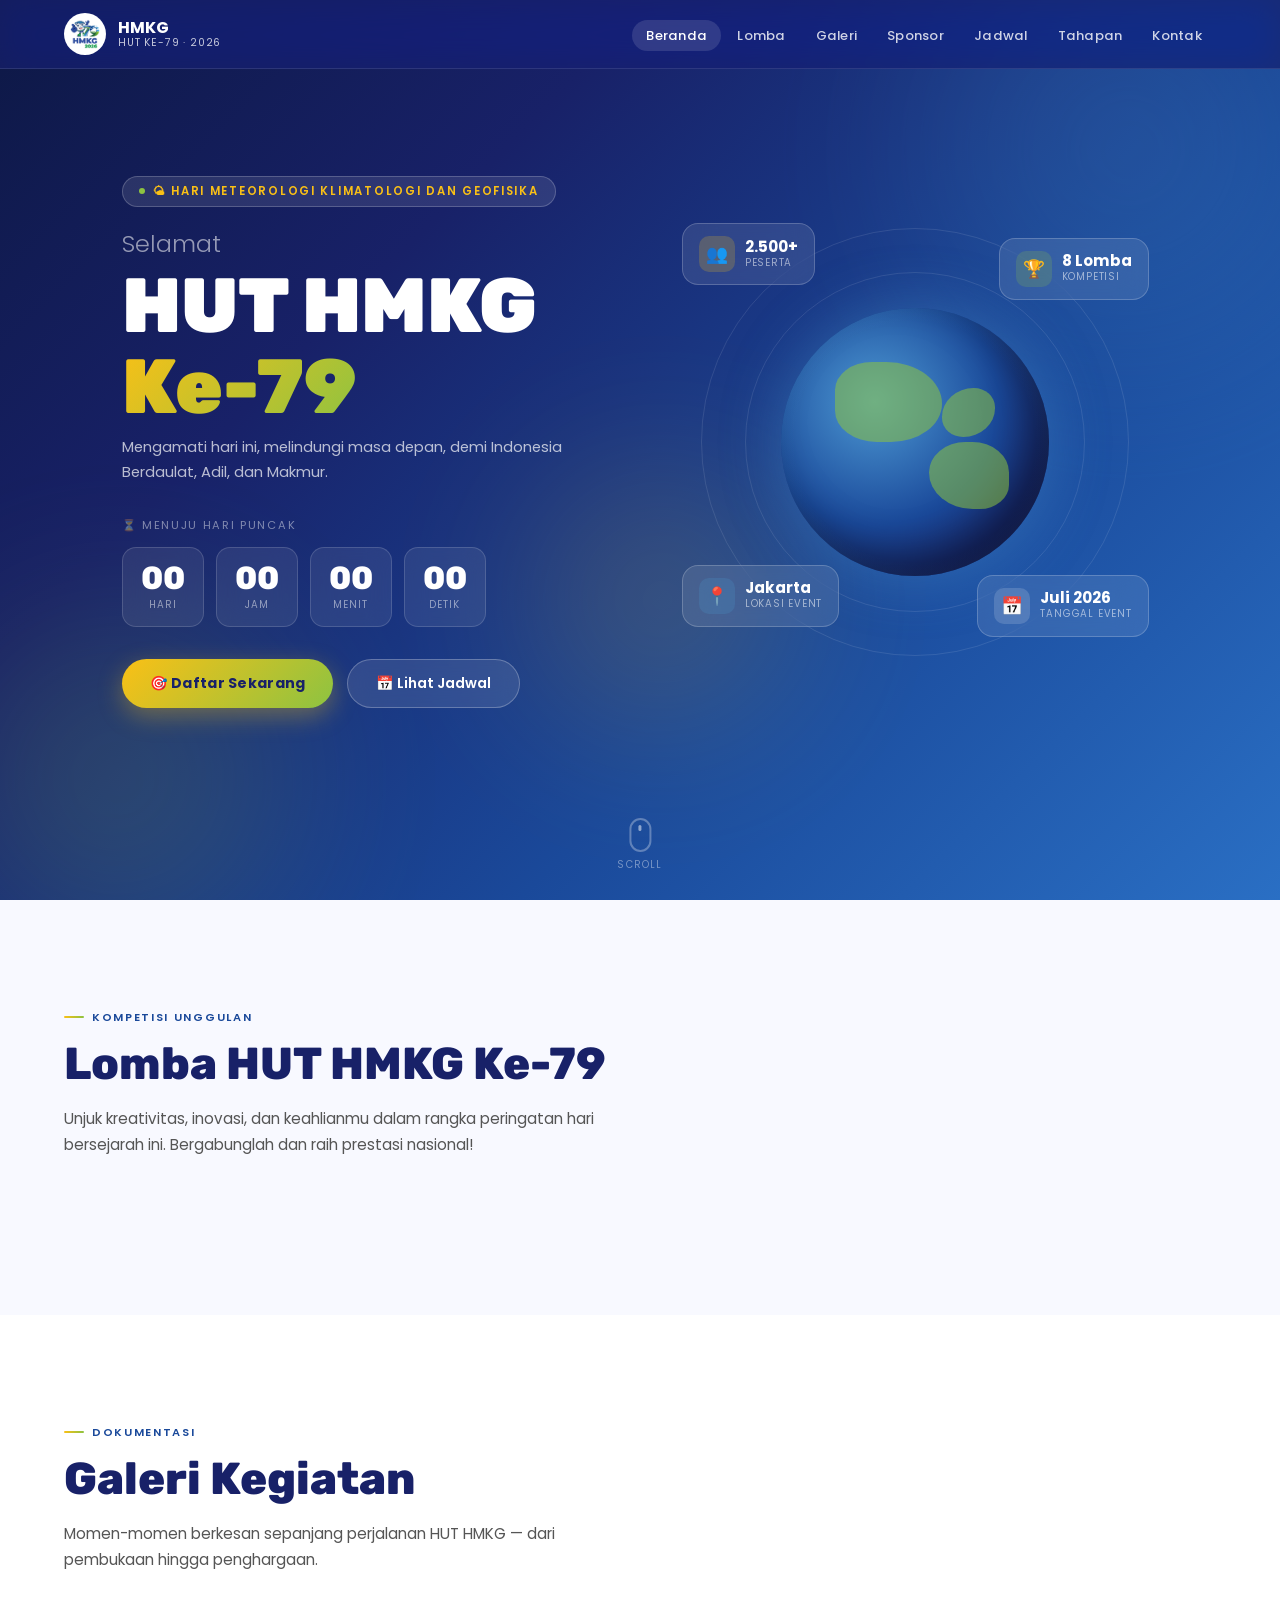
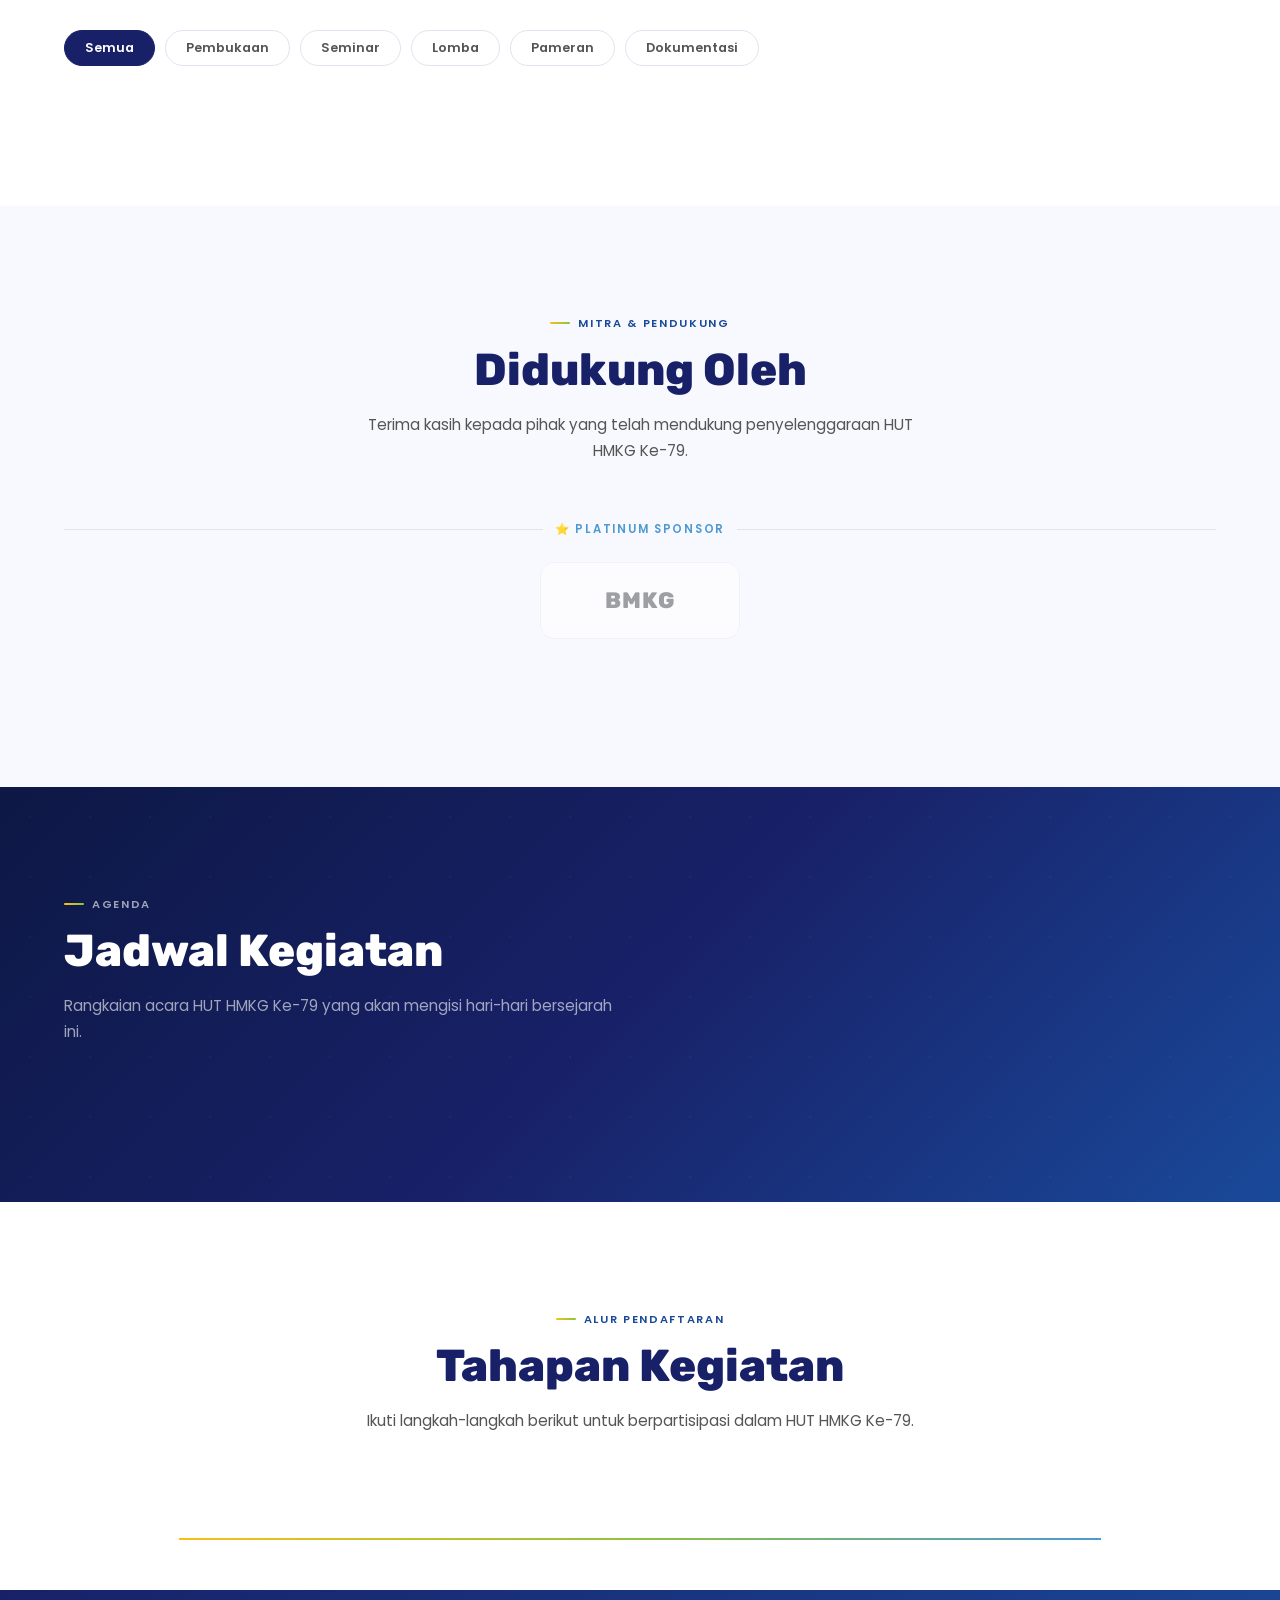
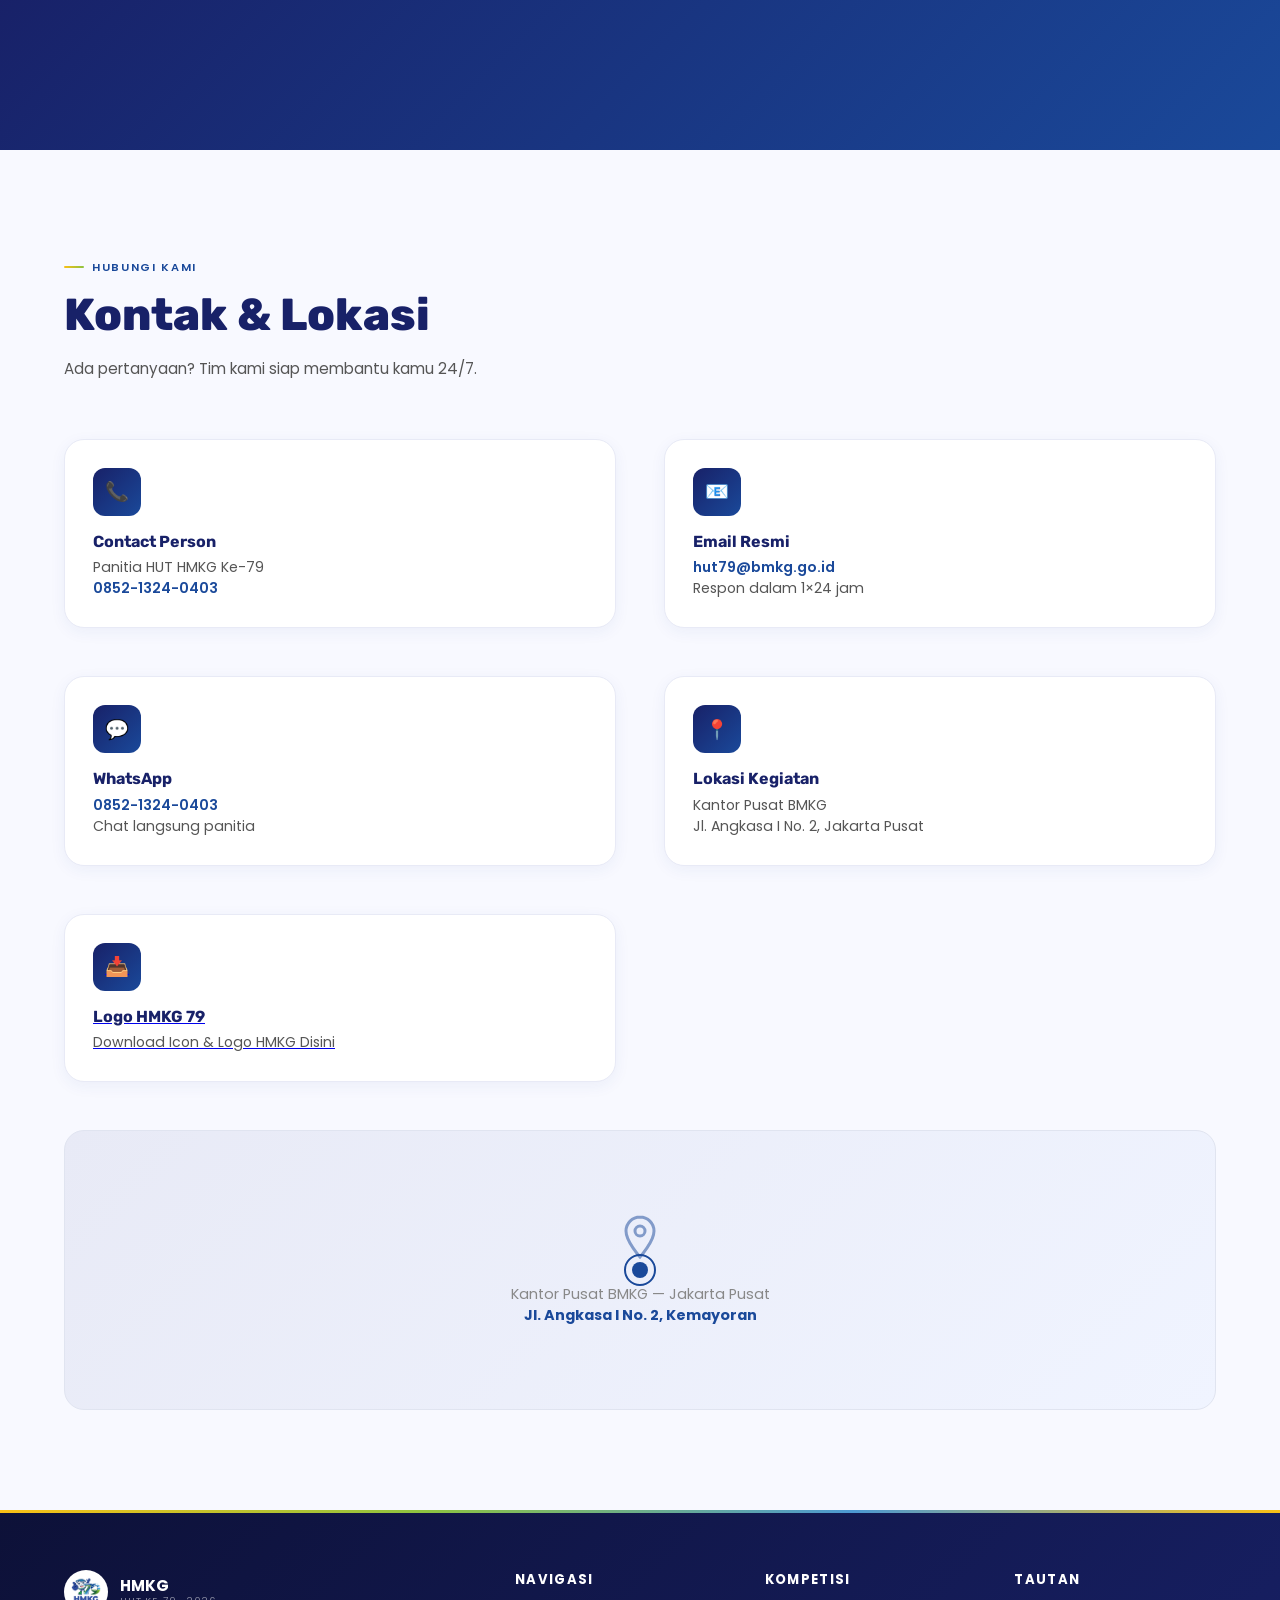
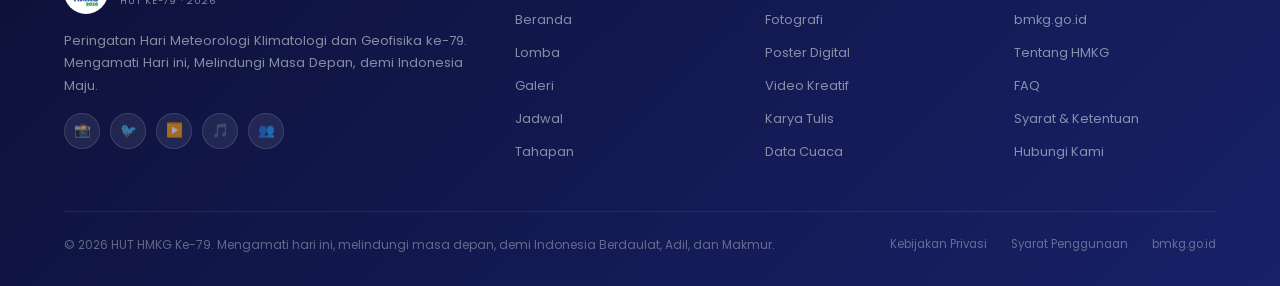
==== index.html @ 59d8301a "update footer" ====
<!DOCTYPE html>
<html lang="id">

<head>
  <meta charset="UTF-8">
  <meta name="viewport" content="width=device-width, initial-scale=1.0">
  <title>HUT HMKG Ke-79 | Mengamati hari ini, melindungi masa depan, demi Indonesia Berdaulat, Adil, dan Makmur.</title>
  <meta name="description"
    content="Hari Meteorologi Klimatologi dan Geofisika ke-79 - Mengamati hari ini, melindungi masa depan, demi Indonesia Berdaulat, Adil, dan Makmur.">
  <meta name="author" content="Muhammad Fajarezki R">
  <link rel="preconnect" href="https://fonts.googleapis.com">
  <link
    href="https://fonts.googleapis.com/css2?family=Poppins:wght@300;400;500;600;700;800;900&family=Rubik:wght@300;400;500;600;700;800&display=swap"
    rel="stylesheet">
  <link rel="stylesheet" href="https://cdnjs.cloudflare.com/ajax/libs/aos/2.3.4/aos.css">
  <link rel="stylesheet" href="assets/css/hmkg.css">
</head>

<body>

  <!-- NAVBAR -->
  <nav id="navbar">
    <div class="nav-inner">
      <a class="nav-logo" href="#beranda">
        <div class="nav-logo-img">
          <!-- <svg viewBox="0 0 60 60" xmlns="http://www.w3.org/2000/svg">
          <circle cx="30" cy="30" r="28" fill="#1A499A"/>
          <path d="M10 35 Q20 20 30 28 Q40 36 50 25" stroke="white" stroke-width="3" fill="none" stroke-linecap="round"/>
          <path d="M8 42 Q18 32 30 38 Q42 44 52 35" stroke="#8DC341" stroke-width="3" fill="none" stroke-linecap="round"/>
          <ellipse cx="30" cy="18" rx="14" ry="8" fill="rgba(255,255,255,0.2)"/>
          <path d="M22 18 Q26 14 30 16 Q34 18 38 15" stroke="white" stroke-width="1.5" fill="none"/>
        </svg> -->
          <img src="logo_hmkg.png" style="width:30px; height:30px;">
        </div>
        <div class="nav-logo-text">HMKG <span>HUT ke-79 · 2026</span></div>
      </a>
      <ul class="nav-links">
        <li><a href="#beranda" class="active">Beranda</a></li>
        <li><a href="#lomba">Lomba</a></li>
        <li><a href="#galeri">Galeri</a></li>
        <li><a href="#sponsor">Sponsor</a></li>
        <li><a href="#jadwal">Jadwal</a></li>
        <li><a href="#tahapan">Tahapan</a></li>
        <li><a href="#kontak">Kontak</a></li>
      </ul>
      <div class="hamburger" id="hamburger" onclick="toggleMenu()">
        <span></span><span></span><span></span>
      </div>
    </div>
  </nav>
  <div class="mobile-menu" id="mobileMenu">
    <a href="#beranda" onclick="closeMenu()">Beranda</a>
    <a href="#lomba" onclick="closeMenu()">Lomba</a>
    <a href="#galeri" onclick="closeMenu()">Galeri</a>
    <a href="#sponsor" onclick="closeMenu()">Sponsor</a>
    <a href="#jadwal" onclick="closeMenu()">Jadwal</a>
    <a href="#tahapan" onclick="closeMenu()">Tahapan</a>
    <a href="#kontak" onclick="closeMenu()">Kontak</a>
  </div>

  <!-- HERO -->
  <section id="beranda">
    <canvas id="particles-canvas"></canvas>
    <div class="hero-bg-orbs">
      <div class="orb orb1"></div>
      <div class="orb orb2"></div>
      <div class="orb orb3"></div>
    </div>
    <!-- Floating clouds -->
    <div class="cloud cloud1">
      <svg width="200" height="80" viewBox="0 0 200 80">
        <ellipse cx="100" cy="55" rx="90" ry="25" />
        <ellipse cx="70" cy="45" rx="50" ry="30" />
        <ellipse cx="130" cy="48" rx="45" ry="28" />
        <ellipse cx="100" cy="35" rx="35" ry="25" />
      </svg>
    </div>
    <div class="cloud cloud2">
      <svg width="260" height="90" viewBox="0 0 260 90">
        <ellipse cx="130" cy="65" rx="115" ry="25" />
        <ellipse cx="90" cy="52" rx="65" ry="35" />
        <ellipse cx="170" cy="55" rx="58" ry="32" />
        <ellipse cx="130" cy="40" rx="45" ry="30" />
      </svg>
    </div>

    <div class="hero-inner">
      <div class="hero-grid">
        <div class="hero-left" data-aos="fade-right">
          <div class="hero-eyebrow">🌤 Hari Meteorologi Klimatologi dan Geofisika</div>
          <div class="hero-subtitle-big">Selamat</div>
          <h1 class="hero-title">HUT HMKG<br><span class="accent">Ke-79</span></h1>
          <p class="hero-desc">Mengamati hari ini, melindungi masa depan, demi Indonesia Berdaulat, Adil, dan Makmur.
          </p>

          <div class="countdown-wrap">
            <div class="countdown-label">⏳ Menuju Hari Puncak</div>
            <div class="countdown" id="countdown">
              <div class="cd-box"><span class="cd-num" id="cd-hari">00</span><span class="cd-text">Hari</span></div>
              <div class="cd-box"><span class="cd-num" id="cd-jam">00</span><span class="cd-text">Jam</span></div>
              <div class="cd-box"><span class="cd-num" id="cd-menit">00</span><span class="cd-text">Menit</span></div>
              <div class="cd-box"><span class="cd-num" id="cd-detik">00</span><span class="cd-text">Detik</span></div>
            </div>
          </div>

          <div class="hero-cta">
            <a href="#lomba" class="btn-primary">🎯 Daftar Sekarang</a>
            <a href="#jadwal" class="btn-secondary">📅 Lihat Jadwal</a>
          </div>
        </div>

        <!-- Hero Visual Right -->
        <div class="hero-visual" data-aos="fade-left">
          <div class="hero-earth">
            <div class="earth-ring"></div>
            <div class="earth-ring"></div>
            <div class="earth-ring"></div>
            <div class="earth-core">
              <div class="earth-land earth-land1"></div>
              <div class="earth-land earth-land2"></div>
              <div class="earth-land earth-land3"></div>
              <div class="earth-atmo"></div>
            </div>
            <!-- Floating cards around earth -->
            <div class="float-card card-tl">
              <div class="fc-icon yellow">👥</div>
              <div class="fc-info"><span class="fc-val">2.500+</span><span class="fc-lab">Peserta</span></div>
            </div>
            <div class="float-card card-tr">
              <div class="fc-icon green">🏆</div>
              <div class="fc-info"><span class="fc-val">8 Lomba</span><span class="fc-lab">Kompetisi</span></div>
            </div>
            <div class="float-card card-bl">
              <div class="fc-icon sky">📍</div>
              <div class="fc-info"><span class="fc-val">Jakarta</span><span class="fc-lab">Lokasi Event</span></div>
            </div>
            <div class="float-card card-br">
              <div class="fc-icon white">📅</div>
              <div class="fc-info"><span class="fc-val">Juli 2026</span><span class="fc-lab">Tanggal Event</span></div>
            </div>
          </div>
        </div>
      </div>
    </div>
    <div class="scroll-indicator">
      <div class="scroll-mouse">
        <div class="scroll-wheel"></div>
      </div>
      <span>Scroll</span>
    </div>
  </section>

  <!-- streaming -->

  <!-- Live Streaming Section -->
  <section class="live-stream-section" id="liveStreamSection" style="display: none;">
    <div class="live-badge">🔴 LIVE SEKARANG</div>
    <h2 class="live-title">Sedang Streaming!</h2>
    <p class="live-desc">Yuk gabung nonton live streaming HMKG sekarang juga.</p>
    <div class="live-video-wrapper">
      <iframe id="liveVideoFrame" src="" title="YouTube Live Stream" frameborder="0"
        allow="accelerometer; autoplay; clipboard-write; encrypted-media; gyroscope; picture-in-picture"
        allowfullscreen>
      </iframe>
    </div>
    <a id="liveWatchLink" href="#" target="_blank" class="live-watch-btn">Tonton di YouTube</a>
  </section>

  <!-- end streaming -->


  <!-- LOMBA -->
  <section id="lomba">
    <div class="section-inner">
      <div class="section-header" data-aos="fade-up">
        <div class="section-eyebrow">Kompetisi Unggulan</div>
        <h2 class="section-title">Lomba HUT HMKG Ke-79</h2>
        <p class="section-desc">Unjuk kreativitas, inovasi, dan keahlianmu dalam rangka peringatan hari bersejarah ini.
          Bergabunglah dan raih prestasi nasional!</p>
      </div>
      <div class="lomba-grid" id="lombaGrid"></div>
    </div>
  </section>

  <!-- GALLERY -->
  <section id="galeri">
    <div class="section-inner">
      <div class="section-header" data-aos="fade-up">
        <div class="section-eyebrow">Dokumentasi</div>
        <h2 class="section-title">Galeri Kegiatan</h2>
        <p class="section-desc">Momen-momen berkesan sepanjang perjalanan HUT HMKG — dari pembukaan hingga penghargaan.
        </p>
      </div>
      <div class="gallery-filters" data-aos="fade-up">
        <button class="gf-btn active" onclick="filterGallery('semua')">Semua</button>
        <button class="gf-btn" onclick="filterGallery('pembukaan')">Pembukaan</button>
        <button class="gf-btn" onclick="filterGallery('seminar')">Seminar</button>
        <button class="gf-btn" onclick="filterGallery('lomba')">Lomba</button>
        <button class="gf-btn" onclick="filterGallery('pameran')">Pameran</button>
        <button class="gf-btn" onclick="filterGallery('dokumentasi')">Dokumentasi</button>
      </div>
      <div class="gallery-grid" id="galleryGrid"></div>
    </div>
  </section>

  <!-- SPONSOR -->
  <section id="sponsor">
    <div class="section-inner">
      <div class="section-header" data-aos="fade-up" style="text-align:center">
        <div class="section-eyebrow" style="justify-content:center">Mitra & Pendukung</div>
        <h2 class="section-title" style="text-align:center">Didukung Oleh</h2>
        <p class="section-desc" style="margin:0 auto;text-align:center">Terima kasih kepada pihak yang telah
          mendukung penyelenggaraan HUT HMKG Ke-79.</p>
      </div>
      <div class="sponsor-tier" data-aos="fade-up">
        <div class="tier-label platinum">⭐ Platinum Sponsor</div>
        <div class="sponsor-row">
          <div class="sponsor-logo platinum"><span class="sponsor-placeholder" style="font-size:1.4rem">BMKG</span>
          </div>
        </div>
      </div>
    </div>
  </section>

  <!-- JADWAL -->
  <section id="jadwal">
    <div class="section-inner" style="position:relative;z-index:1">
      <div class="section-header" data-aos="fade-up">
        <div class="section-eyebrow" style="color:rgba(255,255,255,0.6)">Agenda</div>
        <h2 class="section-title" style="color:#fff">Jadwal Kegiatan</h2>
        <p class="section-desc" style="color:rgba(255,255,255,0.6)">Rangkaian acara HUT HMKG Ke-79 yang akan mengisi
          hari-hari bersejarah ini.</p>
      </div>
      <div class="timeline" id="timelineEl"></div>
    </div>
  </section>

  <!-- TAHAPAN -->
  <section id="tahapan">
    <div class="section-inner">
      <div class="section-header" data-aos="fade-up" style="text-align:center">
        <div class="section-eyebrow" style="justify-content:center">Alur Pendaftaran</div>
        <h2 class="section-title" style="text-align:center">Tahapan Kegiatan</h2>
        <p class="section-desc" style="margin:0 auto;text-align:center">Ikuti langkah-langkah berikut untuk
          berpartisipasi dalam HUT HMKG Ke-79.</p>
      </div>
      <div class="steps-grid" id="stepsGrid" data-aos="fade-up"></div>
    </div>
  </section>

  <!-- STATISTICS -->
  <section id="statistik">
    <div class="section-inner">
      <div class="stats-grid" id="statsGrid"></div>
    </div>
  </section>

  <!-- CONTACT -->
  <section id="kontak">
    <div class="section-inner">
      <div class="section-header" data-aos="fade-up">
        <div class="section-eyebrow">Hubungi Kami</div>
        <h2 class="section-title">Kontak & Lokasi</h2>
        <p class="section-desc">Ada pertanyaan? Tim kami siap membantu kamu 24/7.</p>
      </div>
      <div class="contact-grid">
        <div class="contact-card" data-aos="fade-up">
          <div class="cc-icon">📞</div>
          <div class="cc-title">Contact Person</div>
          <div class="cc-val">Panitia HUT HMKG Ke-79<br><a href="tel:+6285213240403">0852-1324-0403</a></div>
        </div>
        <div class="contact-card" data-aos="fade-up" data-aos-delay="100">
          <div class="cc-icon">📧</div>
          <div class="cc-title">Email Resmi</div>
          <div class="cc-val"><a href="mailto:hut79@bmkg.go.id">hut79@bmkg.go.id</a><br>Respon dalam 1×24 jam</div>
        </div>
        <div class="contact-card" data-aos="fade-up" data-aos-delay="200">
          <div class="cc-icon">💬</div>
          <div class="cc-title">WhatsApp</div>
          <div class="cc-val"><a href="https://wa.me/6285213240403">0852-1324-0403</a><br>Chat langsung panitia</div>
        </div>
        <div class="contact-card" data-aos="fade-up" data-aos-delay="300">
          <div class="cc-icon">📍</div>
          <div class="cc-title">Lokasi Kegiatan</div>
          <div class="cc-val">Kantor Pusat BMKG<br>Jl. Angkasa I No. 2, Jakarta Pusat</div>
        </div>
        <a href="https://drive.google.com/drive/folders/1PWa3E8wAJtR7q68Lg-PoRkMHLwBZNjDm?usp=sharing"
          class="contact-card" data-aos="fade-up" data-aos-delay="300">
          <div class="cc-icon">📥</div>
          <div class="cc-title"><b>Logo HMKG 79</b></div>
          <div class="cc-val">Download Icon & Logo HMKG Disini</div>
        </a>
        <div class="map-placeholder" data-aos="fade-up">
          <div class="map-dot"></div>
          <div class="map-inner">
            <svg viewBox="0 0 24 24" fill="none" stroke="#1A499A" stroke-width="1.5">
              <path d="M12 2C8.13 2 5 5.13 5 9c0 5.25 7 13 7 13s7-7.75 7-13c0-3.87-3.13-7-7-7z" />
              <circle cx="12" cy="9" r="2.5" />
            </svg>
            <p>Kantor Pusat BMKG — Jakarta Pusat<br><strong style="color:#1A499A">Jl. Angkasa I No. 2,
                Kemayoran</strong></p>
          </div>
        </div>
      </div>
    </div>
  </section>

  <!-- FOOTER -->
  <footer>
    <div class="footer-inner">
      <div class="footer-top">
        <div class="footer-brand">
          <div class="footer-logo-row" style="margin-bottom:1rem">
            <div class="footer-logo-box">
              <!-- <svg viewBox="0 0 60 60" xmlns="http://www.w3.org/2000/svg" width="36" height="36">
              <circle cx="30" cy="30" r="28" fill="#1A499A"/>
              <path d="M10 35 Q20 20 30 28 Q40 36 50 25" stroke="white" stroke-width="3" fill="none" stroke-linecap="round"/>
              <path d="M8 42 Q18 32 30 38 Q42 44 52 35" stroke="#8DC341" stroke-width="3" fill="none" stroke-linecap="round"/>
              <ellipse cx="30" cy="18" rx="14" ry="8" fill="rgba(255,255,255,0.2)"/>
            </svg> -->
              <img src="logo_hmkg.png" style="width:30px; height:30px;">
            </div>
            <div class="footer-brand-text">HMKG<span>HUT ke-79 · 2026</span></div>
          </div>
          <p>Peringatan Hari Meteorologi Klimatologi dan Geofisika ke-79. Mengamati Hari ini, Melindungi Masa Depan,
            demi Indonesia Maju.</p>
          <div class="social-links">
            <a class="social-link" href="#" title="Instagram">📸</a>
            <a class="social-link" href="#" title="Twitter/X">🐦</a>
            <a class="social-link" href="#" title="YouTube">▶️</a>
            <a class="social-link" href="#" title="TikTok">🎵</a>
            <a class="social-link" href="#" title="Facebook">👥</a>
          </div>
        </div>
        <div class="footer-col">
          <h4>Navigasi</h4>
          <ul>
            <li><a href="#beranda">Beranda</a></li>
            <li><a href="#lomba">Lomba</a></li>
            <li><a href="#galeri">Galeri</a></li>
            <li><a href="#jadwal">Jadwal</a></li>
            <li><a href="#tahapan">Tahapan</a></li>
          </ul>
        </div>
        <div class="footer-col">
          <h4>Kompetisi</h4>
          <ul>
            <li><a href="#lomba">Fotografi</a></li>
            <li><a href="#lomba">Poster Digital</a></li>
            <li><a href="#lomba">Video Kreatif</a></li>
            <li><a href="#lomba">Karya Tulis</a></li>
            <li><a href="#lomba">Data Cuaca</a></li>
          </ul>
        </div>
        <div class="footer-col">
          <h4>Tautan</h4>
          <ul>
            <li><a href="https://www.bmkg.go.id" target="_blank">bmkg.go.id</a></li>
            <li><a href="#">Tentang HMKG</a></li>
            <li><a href="#">FAQ</a></li>
            <li><a href="#">Syarat & Ketentuan</a></li>
            <li><a href="#kontak">Hubungi Kami</a></li>
          </ul>
        </div>
      </div>
      <div class="footer-bottom">
        <p>© 2026 HUT HMKG Ke-79. Mengamati hari ini, melindungi masa depan, demi Indonesia Berdaulat, Adil, dan Makmur.</p>
        <div class="footer-bottom-links">
          <a href="#">Kebijakan Privasi</a>
          <a href="#">Syarat Penggunaan</a>
          <a href="https://www.bmkg.go.id">bmkg.go.id</a>
        </div>
      </div>
    </div>
  </footer>

  <!-- MODAL -->
  <div id="modalOverlay" class="modal-overlay" onclick="closeModal(event)">
    <div class="modal-box">

      <button class="modal-close" onclick="closeModal(event,true)">✕</button>

      <img id="modalFlyer" class="modal-flyer" alt="Flyer">

      <div id="modalIcon" class="modal-icon"></div>

      <div id="modalCat" class="modal-cat"></div>

      <div id="modalTitle" class="modal-title"></div>

      <div id="modalDesc" class="modal-desc"></div>

      <a id="modalLink" class="modal-btn" href="#" target="_blank" rel="noopener noreferrer">
        Daftar Sekarang
      </a>

    </div>
  </div>

  <!-- LIGHTBOX -->
  <div class="lightbox" id="lightbox">
    <span class="lb-close" onclick="closeLightbox()">✕</span>
    <div class="lb-nav lb-prev" onclick="lbPrev()">‹</div>
    <img id="lbImg" src="" alt="">
    <div class="lb-nav lb-next" onclick="lbNext()">›</div>
  </div>

  <script src="https://cdnjs.cloudflare.com/ajax/libs/aos/2.3.4/aos.js"></script>
  <script src="assets/js/hmkg.js"></script>
</body>

</html>
---- assets/css/hmkg.css ----
:root {
      --primary: #182168;
      --blue: #1A499A;
      --sky: #4D99D3;
      --green: #8DC341;
      --green2: #60A945;
      --yellow: #FAC016;
      --orange: #0FF6700;
      --white: #FFFFFF;
      --light: #E6E7E8;
      --black: #000000;
      --glass: rgba(255, 255, 255, 0.08);
      --glass-border: rgba(255, 255, 255, 0.18);
      --glass-dark: rgba(24, 33, 104, 0.45);
    }

    *,
    *::before,
    *::after {
      margin: 0;
      padding: 0;
      box-sizing: border-box;
    }

    html {
      scroll-behavior: smooth;
    }

    body {
      font-family: 'Poppins', sans-serif;
      background: #fff;
      color: #111;
      overflow-x: hidden;
    }

    /* ========== NAVBAR ========== */
    nav {
      position: fixed;
      top: 0;
      left: 0;
      width: 100%;
      z-index: 1000;
      padding: 0 5%;
      backdrop-filter: blur(18px) saturate(180%);
      background: rgba(24, 33, 104, 0.72);
      border-bottom: 1px solid rgba(255, 255, 255, 0.1);
      transition: all 0.4s;
    }

    nav.scrolled {
      background: rgba(24, 33, 104, 0.95);
      box-shadow: 0 4px 32px rgba(0, 0, 0, 0.25);
    }

    .nav-inner {
      max-width: 1200px;
      margin: 0 auto;
      display: flex;
      align-items: center;
      justify-content: space-between;
      height: 68px;
    }

    .nav-logo {
      display: flex;
      align-items: center;
      gap: 12px;
      text-decoration: none;
    }

    .nav-logo-img {
      width: 42px;
      height: 42px;
      border-radius: 50%;
      border: 2px solid rgba(255, 255, 255, 0.3);
      object-fit: cover;
      background: #fff;
      display: flex;
      align-items: center;
      justify-content: center;
      overflow: hidden;
    }

    .nav-logo-img svg {
      width: 32px;
      height: 32px;
    }

    .nav-logo-text {
      color: #fff;
      font-weight: 700;
      font-size: 1rem;
      line-height: 1.1;
    }

    .nav-logo-text span {
      display: block;
      font-size: 0.65rem;
      font-weight: 400;
      opacity: 0.75;
      letter-spacing: 0.08em;
      text-transform: uppercase;
    }

    .nav-links {
      display: flex;
      gap: 2px;
      list-style: none;
    }

    .nav-links a {
      color: rgba(255, 255, 255, 0.8);
      text-decoration: none;
      font-size: 0.82rem;
      font-weight: 500;
      padding: 6px 14px;
      border-radius: 20px;
      transition: all 0.25s;
      letter-spacing: 0.02em;
    }

    .nav-links a:hover,
    .nav-links a.active {
      color: #fff;
      background: rgba(255, 255, 255, 0.12);
    }

    .hamburger {
      display: none;
      flex-direction: column;
      gap: 5px;
      cursor: pointer;
      padding: 6px;
    }

    .hamburger span {
      width: 24px;
      height: 2px;
      background: #fff;
      border-radius: 2px;
      transition: 0.3s;
    }

    .mobile-menu {
      display: none;
      position: fixed;
      top: 68px;
      left: 0;
      width: 100%;
      background: rgba(24, 33, 104, 0.97);
      backdrop-filter: blur(20px);
      padding: 1rem 5% 2rem;
      flex-direction: column;
      gap: 4px;
      z-index: 999;
    }

    .mobile-menu.open {
      display: flex;
    }

    .mobile-menu a {
      color: rgba(255, 255, 255, 0.85);
      text-decoration: none;
      font-size: 1rem;
      padding: 12px 16px;
      border-radius: 10px;
      transition: 0.2s;
    }

    .mobile-menu a:hover {
      background: rgba(255, 255, 255, 0.1);
      color: #fff;
    }

    /* ========== HERO ========== */
    #beranda {
      min-height: 100vh;
      background: linear-gradient(135deg, #0d1845 0%, #182168 30%, #1A499A 65%, #2a6fc4 100%);
      position: relative;
      overflow: hidden;
      display: flex;
      align-items: center;
      padding-top: 68px;
    }

    .hero-bg-orbs {
      position: absolute;
      inset: 0;
      pointer-events: none;
    }

    .orb {
      position: absolute;
      border-radius: 50%;
      filter: blur(80px);
      opacity: 0.22;
      animation: floatOrb 8s ease-in-out infinite;
    }

    .orb1 {
      width: 500px;
      height: 500px;
      background: radial-gradient(circle, #4D99D3, transparent);
      top: -100px;
      right: -100px;
      animation-delay: 0s;
    }

    .orb2 {
      width: 400px;
      height: 400px;
      background: radial-gradient(circle, #8DC341, transparent);
      bottom: -80px;
      left: -80px;
      animation-delay: -3s;
    }

    .orb3 {
      width: 300px;
      height: 300px;
      background: radial-gradient(circle, #FAC016, transparent);
      top: 50%;
      left: 40%;
      animation-delay: -5s;
    }

    @keyframes floatOrb {

      0%,
      100% {
        transform: translateY(0) scale(1)
      }

      50% {
        transform: translateY(-30px) scale(1.05)
      }
    }

    /* Particles canvas */
    #particles-canvas {
      position: absolute;
      inset: 0;
      pointer-events: none;
      opacity: 0.5;
    }

    /* Weather animated elements */
    .hero-weather-el {
      position: absolute;
      pointer-events: none;
    }

    .cloud {
      position: absolute;
      opacity: 0.12;
      animation: driftCloud 18s linear infinite;
    }

    .cloud svg {
      fill: white;
    }

    .cloud1 {
      top: 15%;
      left: -200px;
      animation-duration: 22s;
    }

    .cloud2 {
      top: 35%;
      left: -300px;
      animation-duration: 28s;
      animation-delay: -10s;
    }

    .cloud3 {
      top: 60%;
      left: -150px;
      animation-duration: 18s;
      animation-delay: -5s;
    }

    @keyframes driftCloud {
      from {
        transform: translateX(0)
      }

      to {
        transform: translateX(calc(100vw + 400px))
      }
    }

    .hero-inner {
      max-width: 1200px;
      margin: 0 auto;
      padding: 4rem 5% 3rem;
      position: relative;
      z-index: 2;
      width: 100%;
    }

    .hero-grid {
      display: grid;
      grid-template-columns: 1fr 1fr;
      gap: 4rem;
      align-items: center;
    }

    .hero-eyebrow {
      display: inline-flex;
      align-items: center;
      gap: 8px;
      background: rgba(255, 255, 255, 0.1);
      border: 1px solid rgba(255, 255, 255, 0.2);
      color: #FAC016;
      font-size: 0.72rem;
      font-weight: 600;
      letter-spacing: 0.15em;
      text-transform: uppercase;
      padding: 6px 16px;
      border-radius: 20px;
      margin-bottom: 1.2rem;
    }

    .hero-eyebrow::before {
      content: '';
      width: 6px;
      height: 6px;
      border-radius: 50%;
      background: #8DC341;
      animation: pulse 1.5s ease infinite;
    }

    @keyframes pulse {

      0%,
      100% {
        opacity: 1;
        transform: scale(1)
      }

      50% {
        opacity: 0.6;
        transform: scale(1.3)
      }
    }

    .hero-title {
      font-family: 'Rubik', sans-serif;
      font-size: clamp(2.8rem, 6vw, 5rem);
      font-weight: 900;
      color: #fff;
      line-height: 1.05;
      margin-bottom: 0.5rem;
    }

    .hero-title .accent {
      background: linear-gradient(135deg, #FAC016, #8DC341);
      -webkit-background-clip: text;
      -webkit-text-fill-color: transparent;
      background-clip: text;
    }

    .hero-subtitle-big {
      font-size: clamp(1rem, 2.5vw, 1.5rem);
      color: rgba(255, 255, 255, 0.55);
      font-weight: 300;
      margin-bottom: 0.3rem;
    }

    .hero-desc {
      font-size: 0.92rem;
      color: rgba(255, 255, 255, 0.7);
      line-height: 1.7;
      margin-bottom: 2rem;
      max-width: 480px;
    }

    /* Countdown */
    .countdown-wrap {
      margin-bottom: 2rem;
    }

    .countdown-label {
      font-size: 0.7rem;
      letter-spacing: 0.15em;
      text-transform: uppercase;
      color: rgba(255, 255, 255, 0.45);
      margin-bottom: 0.8rem;
    }

    .countdown {
      display: flex;
      gap: 12px;
      flex-wrap: wrap;
    }

    .cd-box {
      background: rgba(255, 255, 255, 0.08);
      border: 1px solid rgba(255, 255, 255, 0.15);
      backdrop-filter: blur(12px);
      border-radius: 14px;
      padding: 14px 18px;
      text-align: center;
      min-width: 70px;
    }

    .cd-num {
      font-family: 'Rubik', sans-serif;
      font-size: 2rem;
      font-weight: 800;
      color: #fff;
      line-height: 1;
      display: block;
    }

    .cd-text {
      font-size: 0.62rem;
      color: rgba(255, 255, 255, 0.5);
      text-transform: uppercase;
      letter-spacing: 0.1em;
      margin-top: 4px;
      display: block;
    }

    /* CTA buttons */
    .hero-cta {
      display: flex;
      gap: 14px;
      flex-wrap: wrap;
    }

    .btn-primary {
      background: linear-gradient(135deg, #FAC016, #8DC341);
      color: #182168;
      font-weight: 700;
      font-size: 0.88rem;
      padding: 14px 28px;
      border-radius: 50px;
      text-decoration: none;
      border: none;
      cursor: pointer;
      transition: all 0.3s;
      box-shadow: 0 8px 24px rgba(250, 192, 22, 0.35);
      letter-spacing: 0.02em;
    }

    .btn-primary:hover {
      transform: translateY(-2px);
      box-shadow: 0 12px 32px rgba(250, 192, 22, 0.5);
    }

    .btn-secondary {
      background: rgba(255, 255, 255, 0.1);
      color: #fff;
      font-weight: 600;
      font-size: 0.88rem;
      padding: 13px 28px;
      border-radius: 50px;
      text-decoration: none;
      border: 1px solid rgba(255, 255, 255, 0.25);
      cursor: pointer;
      transition: all 0.3s;
      backdrop-filter: blur(10px);
    }

    .btn-secondary:hover {
      background: rgba(255, 255, 255, 0.18);
      transform: translateY(-2px);
    }

    /* Hero right visual */
    .hero-visual {
      position: relative;
    }

    .hero-earth {
      width: 100%;
      aspect-ratio: 1;
      position: relative;
      display: flex;
      align-items: center;
      justify-content: center;
    }

    .earth-ring {
      position: absolute;
      border-radius: 50%;
      border: 1px solid rgba(255, 255, 255, 0.1);
      animation: spinRing 20s linear infinite;
    }

    .earth-ring:nth-child(1) {
      width: 88%;
      height: 88%;
      animation-duration: 25s;
    }

    .earth-ring:nth-child(2) {
      width: 70%;
      height: 70%;
      animation-duration: 18s;
      animation-direction: reverse;
    }

    .earth-ring:nth-child(3) {
      width: 52%;
      height: 52%;
      animation-duration: 12s;
    }

    @keyframes spinRing {
      from {
        transform: rotate(0)
      }

      to {
        transform: rotate(360deg)
      }
    }

    .earth-core {
      width: 55%;
      aspect-ratio: 1;
      border-radius: 50%;
      background: radial-gradient(circle at 35% 35%, #4D99D3, #1A499A 50%, #182168 80%, #0d1138);
      box-shadow: 0 0 60px rgba(77, 153, 211, 0.4), inset -20px -20px 40px rgba(0, 0, 0, 0.4);
      position: relative;
      overflow: hidden;
      animation: floatEarth 6s ease-in-out infinite;
    }

    @keyframes floatEarth {

      0%,
      100% {
        transform: translateY(0)
      }

      50% {
        transform: translateY(-12px)
      }
    }

    .earth-land {
      position: absolute;
      border-radius: 40% 60% 55% 45%;
      background: rgba(141, 195, 65, 0.55);
    }

    .earth-land1 {
      width: 40%;
      height: 30%;
      top: 20%;
      left: 20%;
    }

    .earth-land2 {
      width: 30%;
      height: 25%;
      top: 50%;
      left: 55%;
      border-radius: 50% 50% 40% 60%;
    }

    .earth-land3 {
      width: 20%;
      height: 18%;
      top: 30%;
      left: 60%;
      border-radius: 60% 40%;
    }

    .earth-atmo {
      position: absolute;
      inset: -8px;
      border-radius: 50%;
      background: radial-gradient(circle, transparent 60%, rgba(77, 153, 211, 0.3) 100%);
    }

    /* Floating glass cards */
    .float-card {
      position: absolute;
      background: rgba(255, 255, 255, 0.1);
      backdrop-filter: blur(16px);
      border: 1px solid rgba(255, 255, 255, 0.2);
      border-radius: 16px;
      padding: 12px 16px;
      display: flex;
      align-items: center;
      gap: 10px;
      animation: floatCard 5s ease-in-out infinite;
      z-index: 3;
    }

    .float-card:nth-child(2) {
      animation-delay: -1.5s;
    }

    .float-card:nth-child(3) {
      animation-delay: -3s;
    }

    .float-card:nth-child(4) {
      animation-delay: -4.5s;
    }

    @keyframes floatCard {

      0%,
      100% {
        transform: translateY(0)
      }

      50% {
        transform: translateY(-8px)
      }
    }

    .fc-icon {
      width: 36px;
      height: 36px;
      border-radius: 10px;
      display: flex;
      align-items: center;
      justify-content: center;
      font-size: 1.1rem;
      flex-shrink: 0;
    }

    .fc-icon.yellow {
      background: rgba(250, 192, 22, 0.2);
    }

    .fc-icon.green {
      background: rgba(141, 195, 65, 0.2);
    }

    .fc-icon.sky {
      background: rgba(77, 153, 211, 0.2);
    }

    .fc-icon.white {
      background: rgba(255, 255, 255, 0.15);
    }

    .fc-info {
      display: flex;
      flex-direction: column;
    }

    .fc-val {
      color: #fff;
      font-weight: 700;
      font-size: 0.95rem;
      line-height: 1;
    }

    .fc-lab {
      color: rgba(255, 255, 255, 0.55);
      font-size: 0.62rem;
      text-transform: uppercase;
      letter-spacing: 0.08em;
      margin-top: 2px;
    }

    .card-tl {
      top: 5%;
      left: 2%;
    }

    .card-tr {
      top: 8%;
      right: 2%;
    }

    .card-bl {
      bottom: 12%;
      left: 2%;
    }

    .card-br {
      bottom: 10%;
      right: 2%;
    }

    /* ========== SECTION COMMON ========== */
    section {
      padding: 100px 5%;
    }

    .section-inner {
      max-width: 1200px;
      margin: 0 auto;
    }

    .section-eyebrow {
      display: inline-flex;
      align-items: center;
      gap: 8px;
      font-size: 0.7rem;
      font-weight: 600;
      letter-spacing: 0.15em;
      text-transform: uppercase;
      color: #1A499A;
      margin-bottom: 0.8rem;
    }

    .section-eyebrow::before {
      content: '';
      width: 20px;
      height: 2px;
      background: linear-gradient(90deg, #FAC016, #8DC341);
      border-radius: 2px;
    }

    .section-title {
      font-family: 'Rubik', sans-serif;
      font-size: clamp(1.8rem, 4vw, 2.8rem);
      font-weight: 800;
      color: #182168;
      line-height: 1.15;
      margin-bottom: 1rem;
    }

    .section-desc {
      font-size: 0.95rem;
      color: #555;
      line-height: 1.75;
      max-width: 560px;
    }

    .section-header {
      margin-bottom: 3.5rem;
    }

    /* DARK SECTION */
    .section-dark {
      background: linear-gradient(135deg, #0d1845, #182168, #1A499A);
    }

    .section-dark .section-eyebrow {
      color: rgba(255, 255, 255, 0.6);
    }

    .section-dark .section-title {
      color: #fff;
    }

    .section-dark .section-desc {
      color: rgba(255, 255, 255, 0.65);
    }

    /* ========== LOMBA ========== */
    #lomba {
      background: #f8f9ff;
    }

    .lomba-grid {
      display: grid;
      grid-template-columns: repeat(auto-fill, minmax(280px, 1fr));
      gap: 24px;
    }

    .lomba-card {
      background: #fff;
      border-radius: 20px;
      padding: 28px;
      border: 1px solid #e8eaf6;
      cursor: pointer;
      transition: all .35s;
      position: relative;
      overflow: hidden;
      box-shadow: 0 2px 12px rgba(26, 73, 154, .06);
    }

    .lomba-card::before {
      content: '';
      position: absolute;
      inset: 0;
      background: linear-gradient(135deg, #182168, #1A499A);
      opacity: 0;
      transition: .35s;
      z-index: 0;
    }

    .lomba-card>* {
      position: relative;
      z-index: 1;
    }

    .lomba-card:hover {
      transform: translateY(-6px);
      box-shadow: 0 20px 48px rgba(26, 73, 154, .18);
    }

    .lomba-card:hover::before {
      opacity: 1;
    }

    .lomba-card:hover .lc-title,
    .lomba-card:hover .lc-desc,
    .lomba-card:hover .lc-badge {
      color: rgba(255, 255, 255, .9);
      border-color: rgba(255, 255, 255, .2);
    }

    .lomba-card:hover .lc-icon {
      background: rgba(255, 255, 255, .15);
    }

    .lc-icon {
      width: 52px;
      height: 52px;
      border-radius: 14px;
      background: linear-gradient(135deg, #f0f4ff, #e8eaf6);
      display: flex;
      align-items: center;
      justify-content: center;
      font-size: 1.5rem;
      margin-bottom: 1.2rem;
      transition: .3s;
    }

    .lc-badge {
      display: inline-block;
      font-size: .62rem;
      letter-spacing: .1em;
      text-transform: uppercase;
      color: #1A499A;
      border: 1px solid #c5d5f0;
      padding: 3px 10px;
      border-radius: 20px;
      margin-bottom: .6rem;
      transition: .3s;
      font-weight: 600;
    }

    .lc-title {
      font-family: 'Rubik', sans-serif;
      font-size: 1.1rem;
      font-weight: 700;
      color: #182168;
      margin-bottom: .5rem;
      transition: .3s;
    }

    .lc-desc {
      font-size: .82rem;
      color: #666;
      line-height: 1.65;
      transition: .3s;
    }

    .lc-arrow {
      position: absolute;
      bottom: 24px;
      right: 24px;
      width: 32px;
      height: 32px;
      border-radius: 50%;
      background: linear-gradient(135deg, #FAC016, #8DC341);
      display: flex;
      align-items: center;
      justify-content: center;
      opacity: 0;
      transform: scale(.7);
      transition: .3s;
      z-index: 2;
    }

    .lomba-card:hover .lc-arrow {
      opacity: 1;
      transform: scale(1);
    }

    /* =======================
        MODAL
======================= */

    .modal-overlay {
      position: fixed;
      inset: 0;
      background: rgba(0, 0, 0, .7);
      backdrop-filter: blur(8px);
      z-index: 2000;
      display: flex;
      align-items: center;
      justify-content: center;
      padding: 20px;
      opacity: 0;
      pointer-events: none;
      transition: opacity .3s;
    }

    .modal-overlay.open {
      opacity: 1;
      pointer-events: auto;
    }

    .modal-box {
      background: #fff;
      border-radius: 24px;
      width: 100%;
      max-width: 700px;
      max-height: 90vh;
      overflow-y: auto;
      padding: 28px;
      position: relative;
      transform: scale(.9);
      transition: .3s;
      box-shadow: 0 40px 80px rgba(0, 0, 0, .3);
    }

    .modal-overlay.open .modal-box {
      transform: scale(1);
    }

    .modal-close {
      position: absolute;
      top: 16px;
      right: 16px;
      width: 40px;
      height: 40px;
      border: none;
      border-radius: 50%;
      background: #f0f4ff;
      color: #555;
      cursor: pointer;
      display: flex;
      align-items: center;
      justify-content: center;
      font-size: 1rem;
      transition: .25s;
      z-index: 10;
    }

    .modal-close:hover {
      background: #182168;
      color: #fff;
    }

    /* Flyer */

    .modal-flyer {
      width: 100%;
      max-height: 70vh;
      object-fit: contain;
      border-radius: 18px;
      background: #f8f9ff;
      border: 1px solid #e8eaf6;
      margin-bottom: 24px;
      transition: .3s;
    }

    .modal-flyer:hover {
      transform: scale(1.01);
    }

    /* Icon disembunyikan karena flyer sudah menjadi fokus */

    .modal-icon {
      display: none;
    }

    .modal-title {
      font-family: 'Rubik', sans-serif;
      font-size: 1.6rem;
      font-weight: 800;
      color: #182168;
      margin-bottom: 8px;
    }

    .modal-cat {
      display: inline-block;
      font-size: .72rem;
      color: #1A499A;
      font-weight: 700;
      letter-spacing: .12em;
      text-transform: uppercase;
      background: #eef4ff;
      padding: 6px 14px;
      border-radius: 30px;
      margin-bottom: 18px;
    }

    .modal-desc {
      font-size: .92rem;
      color: #555;
      line-height: 1.8;
      margin-bottom: 24px;
    }

    .modal-btn {
      display: inline-flex;
      align-items: center;
      justify-content: center;
      padding: 12px 28px;
      border: none;
      border-radius: 50px;
      background: linear-gradient(135deg, #182168, #1A499A);
      color: #fff;
      text-decoration: none;
      font-size: .9rem;
      font-weight: 700;
      cursor: pointer;
      transition: .3s;
    }

    .modal-btn:hover {
      transform: translateY(-2px);
      box-shadow: 0 10px 24px rgba(26, 73, 154, .35);
    }

    /* ========== GALLERY ========== */
    #galeri {
      background: #fff;
    }

    .gallery-filters {
      display: flex;
      gap: 10px;
      flex-wrap: wrap;
      margin-bottom: 2.5rem;
    }

    .gf-btn {
      padding: 8px 20px;
      border-radius: 50px;
      border: 1px solid #e0e4f0;
      background: #fff;
      color: #555;
      font-size: 0.8rem;
      font-weight: 600;
      cursor: pointer;
      transition: 0.25s;
      font-family: 'Poppins', sans-serif;
    }

    .gf-btn.active,
    .gf-btn:hover {
      background: #182168;
      color: #fff;
      border-color: #182168;
    }

    .gallery-grid {
      columns: 3;
      column-gap: 16px;
    }

    @media(max-width:768px) {
      .gallery-grid {
        columns: 2;
      }
    }

    @media(max-width:480px) {
      .gallery-grid {
        columns: 1;
      }
    }

    .gallery-item {
      break-inside: avoid;
      margin-bottom: 16px;
      border-radius: 16px;
      overflow: hidden;
      cursor: pointer;
      position: relative;
      group: true;
    }

    .gallery-item img {
      width: 100%;
      display: block;
      transition: transform 0.4s;
    }

    .gallery-item:hover img {
      transform: scale(1.05);
    }

    .gallery-overlay {
      position: absolute;
      inset: 0;
      background: linear-gradient(to top, rgba(24, 33, 104, 0.8), transparent);
      opacity: 0;
      transition: opacity 0.3s;
      display: flex;
      align-items: flex-end;
      padding: 16px;
    }

    .gallery-item:hover .gallery-overlay {
      opacity: 1;
    }

    .gallery-overlay-text {
      color: #fff;
      font-size: 0.82rem;
      font-weight: 600;
    }

    /* Lightbox */
    .lightbox {
      position: fixed;
      inset: 0;
      background: rgba(0, 0, 0, 0.92);
      z-index: 3000;
      display: flex;
      align-items: center;
      justify-content: center;
      opacity: 0;
      pointer-events: none;
      transition: opacity 0.3s;
    }

    .lightbox.open {
      opacity: 1;
      pointer-events: all;
    }

    .lightbox img {
      max-width: 90vw;
      max-height: 85vh;
      border-radius: 12px;
      object-fit: contain;
    }

    .lb-close {
      position: absolute;
      top: 20px;
      right: 24px;
      color: #fff;
      font-size: 2rem;
      cursor: pointer;
      opacity: 0.7;
      transition: 0.2s;
    }

    .lb-close:hover {
      opacity: 1;
      transform: scale(1.1);
    }

    .lb-nav {
      position: absolute;
      top: 50%;
      transform: translateY(-50%);
      background: rgba(255, 255, 255, 0.1);
      border: 1px solid rgba(255, 255, 255, 0.2);
      color: #fff;
      width: 48px;
      height: 48px;
      border-radius: 50%;
      display: flex;
      align-items: center;
      justify-content: center;
      cursor: pointer;
      font-size: 1.2rem;
      transition: 0.2s;
    }

    .lb-nav:hover {
      background: rgba(255, 255, 255, 0.2);
    }

    .lb-prev {
      left: 20px;
    }

    .lb-next {
      right: 20px;
    }

    /* ========== SPONSOR ========== */
    #sponsor {
      background: #f8f9ff;
    }

    .sponsor-tier {
      margin-bottom: 3rem;
    }

    .tier-label {
      font-size: 0.72rem;
      letter-spacing: 0.15em;
      text-transform: uppercase;
      color: #888;
      font-weight: 600;
      text-align: center;
      margin-bottom: 1.5rem;
      display: flex;
      align-items: center;
      gap: 12px;
    }

    .tier-label::before,
    .tier-label::after {
      content: '';
      flex: 1;
      height: 1px;
      background: #e0e4f0;
    }

    .tier-label.platinum {
      color: #4D99D3;
    }

    .tier-label.gold {
      color: #FAC016;
    }

    .tier-label.silver {
      color: #888;
    }

    .sponsor-row {
      display: flex;
      flex-wrap: wrap;
      gap: 20px;
      justify-content: center;
      align-items: center;
    }

    .sponsor-logo {
      background: #fff;
      border: 1px solid #e8eaf6;
      border-radius: 14px;
      padding: 20px 32px;
      display: flex;
      align-items: center;
      justify-content: center;
      filter: grayscale(100%) opacity(0.5);
      transition: all 0.35s;
      cursor: pointer;
      min-width: 140px;
    }

    .sponsor-logo:hover {
      filter: grayscale(0%) opacity(1);
      transform: scale(1.05);
      box-shadow: 0 8px 24px rgba(26, 73, 154, 0.12);
      border-color: #c5d5f0;
    }

    .sponsor-logo.platinum {
      min-width: 200px;
      padding: 24px 40px;
    }

    .sponsor-placeholder {
      font-family: 'Rubik', sans-serif;
      font-weight: 800;
      font-size: 1rem;
      color: #1A499A;
      letter-spacing: 0.05em;
    }

    /* ========== JADWAL ========== */
    #jadwal {
      background: linear-gradient(135deg, #0d1845, #182168 50%, #1A499A);
      position: relative;
      overflow: hidden;
    }

    #jadwal::before {
      content: '';
      position: absolute;
      inset: 0;
      background: url("data:image/svg+xml,%3Csvg width='60' height='60' viewBox='0 0 60 60' xmlns='http://www.w3.org/2000/svg'%3E%3Cg fill='none' fill-rule='evenodd'%3E%3Ccircle cx='30' cy='30' r='1' fill='rgba(255,255,255,0.04)'/%3E%3C/g%3E%3C/svg%3E");
    }

    .timeline-group {
      position: relative;
      margin-bottom: 45px;
    }

    .timeline-heading {
      position: relative;
      margin: 10px 0 20px;
      margin-left: -60px;
      /* agar sejajar dengan garis timeline */
      padding-left: 45px;
      color: #FAC016;
      font-size: 1.2rem;
      font-family: 'Rubik', sans-serif;
      font-weight: 700;
    }

    .timeline-heading::before {
      content: "";
      position: absolute;
      left: 11px;
      top: 50%;
      transform: translateY(-50%);
      width: 18px;
      height: 18px;
      border-radius: 50%;
      background: #FAC016;
      border: 3px solid #0d1845;
      box-shadow: 0 0 0 4px rgba(250, 192, 22, .2);
      z-index: 2;
    }

    .timeline {
      position: relative;
      padding-left: 60px;
    }

    .timeline::before {
      content: '';
      position: absolute;
      left: 19px;
      top: 0;
      bottom: 0;
      width: 2px;
      background: linear-gradient(to bottom, #FAC016, #8DC341, #4D99D3, transparent);
      border-radius: 2px;
    }

    .tl-item {
      position: relative;
      margin-bottom: 32px;
    }

    .tl-dot {
      position: absolute;
      left: -49px;
      top: 50%;
      transform: translateY(-50%);
      width: 18px;
      height: 18px;
      border-radius: 50%;
      background: #FAC016;
      border: 3px solid #0d1845;
      box-shadow: 0 0 0 4px rgba(250, 192, 22, 0.2);
      z-index: 1;
    }

    .tl-card {
      background: rgba(255, 255, 255, 0.07);
      backdrop-filter: blur(12px);
      border: 1px solid rgba(255, 255, 255, 0.12);
      border-radius: 18px;
      padding: 22px 24px;
      display: grid;
      grid-template-columns: auto 1fr;
      gap: 16px;
      align-items: start;
      transition: all 0.3s;
    }

    .tl-card:hover {
      background: rgba(255, 255, 255, 0.12);
      transform: translateX(6px);
    }

    .tl-date {
      text-align: center;
    }

    .tl-day {
      font-family: 'Rubik', sans-serif;
      font-size: 1.4rem;
      font-weight: 800;
      color: #FAC016;
      line-height: 1;
    }

    .tl-month {
      font-size: 0.65rem;
      color: rgba(255, 255, 255, 0.5);
      text-transform: uppercase;
      letter-spacing: 0.1em;
    }

    .tl-time {
      font-size: 0.72rem;
      color: rgba(255, 255, 255, 0.4);
      margin-top: 4px;
    }

    .tl-info .tl-name {
      font-family: 'Rubik', sans-serif;
      font-size: 1rem;
      font-weight: 700;
      color: #fff;
      margin-bottom: 4px;
    }

    .tl-info .tl-loc {
      font-size: 0.78rem;
      color: rgba(255, 255, 255, 0.5);
      display: flex;
      align-items: center;
      gap: 4px;
    }

    .tl-status {
      display: inline-block;
      font-size: 0.62rem;
      font-weight: 600;
      letter-spacing: 0.08em;
      text-transform: uppercase;
      padding: 2px 10px;
      border-radius: 20px;
      margin-bottom: 6px;
    }

    .tl-status.upcoming {
      background: rgba(250, 192, 22, 0.15);
      color: #FAC016;
      border: 1px solid rgba(250, 192, 22, 0.3);
    }

    .tl-status.highlight {
      background: rgba(141, 195, 65, 0.15);
      color: #8DC341;
      border: 1px solid rgba(141, 195, 65, 0.3);
    }

    /* ========== TAHAPAN ========== */
    #tahapan {
      background: #fff;
    }

    .steps-grid {
      display: grid;
      grid-template-columns: repeat(auto-fit, minmax(140px, 1fr));
      gap: 0;
      position: relative;
    }

    .steps-grid::before {
      content: '';
      position: absolute;
      top: 48px;
      left: 10%;
      right: 10%;
      height: 2px;
      background: linear-gradient(90deg, #FAC016, #8DC341, #4D99D3);
      z-index: 0;
    }

    @media(max-width:768px) {
      .steps-grid::before {
        display: none;
      }

      .steps-grid {
        grid-template-columns: 1fr 1fr;
        gap: 16px;
      }
    }

    .step-item {
      display: flex;
      flex-direction: column;
      align-items: center;
      text-align: center;
      padding: 0 8px;
      position: relative;
      z-index: 1;
    }

    .step-num {
      width: 56px;
      height: 56px;
      border-radius: 50%;
      background: linear-gradient(135deg, #182168, #1A499A);
      color: #fff;
      font-family: 'Rubik', sans-serif;
      font-weight: 800;
      font-size: 1.1rem;
      display: flex;
      align-items: center;
      justify-content: center;
      margin-bottom: 1rem;
      box-shadow: 0 8px 20px rgba(26, 73, 154, 0.25);
      border: 3px solid #fff;
      transition: 0.3s;
    }

    .step-item:hover .step-num {
      background: linear-gradient(135deg, #FAC016, #8DC341);
      color: #182168;
      transform: scale(1.1);
    }

    .step-icon {
      font-size: 1.2rem;
      margin-bottom: 0.5rem;
    }

    .step-name {
      font-family: 'Rubik', sans-serif;
      font-size: 0.85rem;
      font-weight: 700;
      color: #182168;
    }

    .step-sub {
      font-size: 0.7rem;
      color: #888;
      margin-top: 4px;
      line-height: 1.4;
    }

    /* ========== STATISTICS ========== */
    #statistik {
      background: linear-gradient(135deg, #182168, #1A499A);
      position: relative;
      overflow: hidden;
      padding: 80px 5%;
    }

    .stats-grid {
      display: grid;
      grid-template-columns: repeat(auto-fit, minmax(200px, 1fr));
      gap: 24px;
    }

    .stat-card {
      background: rgba(255, 255, 255, 0.07);
      backdrop-filter: blur(12px);
      border: 1px solid rgba(255, 255, 255, 0.12);
      border-radius: 20px;
      padding: 32px 24px;
      text-align: center;
      transition: 0.3s;
    }

    .stat-card:hover {
      background: rgba(255, 255, 255, 0.12);
      transform: translateY(-4px);
    }

    .stat-num {
      font-family: 'Rubik', sans-serif;
      font-size: 3rem;
      font-weight: 900;
      color: #FAC016;
      line-height: 1;
      margin-bottom: 8px;
    }

    .stat-label {
      font-size: 0.82rem;
      color: rgba(255, 255, 255, 0.65);
      text-transform: uppercase;
      letter-spacing: 0.1em;
    }

    .stat-icon {
      font-size: 1.5rem;
      margin-bottom: 0.8rem;
    }

    /* ========== CONTACT ========== */
    #kontak {
      background: #f8f9ff;
    }

    .contact-grid {
      display: grid;
      grid-template-columns: 1fr 1fr;
      gap: 3rem;
    }

    @media(max-width:768px) {
      .contact-grid {
        grid-template-columns: 1fr;
      }
    }

    .contact-card {
      background: #fff;
      border: 1px solid #e8eaf6;
      border-radius: 20px;
      padding: 28px;
      box-shadow: 0 4px 16px rgba(26, 73, 154, 0.06);
    }

    .cc-icon {
      width: 48px;
      height: 48px;
      border-radius: 12px;
      background: linear-gradient(135deg, #182168, #1A499A);
      display: flex;
      align-items: center;
      justify-content: center;
      font-size: 1.2rem;
      margin-bottom: 1rem;
    }

    .cc-title {
      font-family: 'Rubik', sans-serif;
      font-size: 1rem;
      font-weight: 700;
      color: #182168;
      margin-bottom: 0.4rem;
    }

    .cc-val {
      font-size: 0.88rem;
      color: #555;
    }

    .cc-val a {
      color: #1A499A;
      text-decoration: none;
      font-weight: 600;
    }

    .map-placeholder {
      grid-column: 1 / -1;
      background: linear-gradient(135deg, #e8eaf6, #f0f4ff);
      border-radius: 20px;
      height: 280px;
      display: flex;
      align-items: center;
      justify-content: center;
      border: 1px solid #e0e4f0;
      overflow: hidden;
      position: relative;
    }

    .map-inner {
      text-align: center;
      color: #1A499A;
    }

    .map-inner svg {
      width: 48px;
      height: 48px;
      margin-bottom: 1rem;
      opacity: 0.5;
    }

    .map-inner p {
      font-size: 0.9rem;
      color: #888;
    }

    .map-dot {
      position: absolute;
      width: 16px;
      height: 16px;
      border-radius: 50%;
      background: #1A499A;
      top: 50%;
      left: 50%;
      transform: translate(-50%, -50%);
    }

    .map-dot::before {
      content: '';
      position: absolute;
      inset: -8px;
      border-radius: 50%;
      border: 2px solid #1A499A;
      animation: mapPulse 2s ease infinite;
    }

    @keyframes mapPulse {
      0% {
        opacity: 1;
        transform: scale(1)
      }

      100% {
        opacity: 0;
        transform: scale(2.5)
      }
    }

    /* ========== FOOTER ========== */
    footer {
      background: linear-gradient(135deg, #0d1138, #182168);
      padding: 60px 5% 32px;
      position: relative;
      overflow: hidden;
    }

    footer::before {
      content: '';
      position: absolute;
      top: 0;
      left: 0;
      right: 0;
      height: 3px;
      background: linear-gradient(90deg, #FAC016, #8DC341, #4D99D3, #FAC016);
    }

    .footer-inner {
      max-width: 1200px;
      margin: 0 auto;
    }

    .footer-top {
      display: grid;
      grid-template-columns: 2fr 1fr 1fr 1fr;
      gap: 3rem;
      margin-bottom: 3rem;
    }

    @media(max-width:768px) {
      .footer-top {
        grid-template-columns: 1fr 1fr;
      }
    }

    @media(max-width:480px) {
      .footer-top {
        grid-template-columns: 1fr;
      }
    }

    .footer-brand p {
      font-size: 0.82rem;
      color: rgba(255, 255, 255, 0.5);
      line-height: 1.7;
      margin-top: 0.8rem;
    }

    .footer-logo-row {
      display: flex;
      align-items: center;
      gap: 12px;
    }

    .footer-logo-box {
      width: 44px;
      height: 44px;
      border-radius: 50%;
      background: #fff;
      display: flex;
      align-items: center;
      justify-content: center;
      overflow: hidden;
    }

    .footer-logo-box img {
      width: 36px;
      height: 36px;
      object-fit: contain;
    }

    .footer-brand-text {
      color: #fff;
      font-weight: 700;
      font-size: 0.95rem;
      line-height: 1.1;
    }

    .footer-brand-text span {
      display: block;
      font-size: 0.6rem;
      color: rgba(255, 255, 255, 0.5);
      text-transform: uppercase;
      letter-spacing: 0.08em;
      font-weight: 400;
      margin-top: 1px;
    }

    .footer-col h4 {
      color: #fff;
      font-size: 0.82rem;
      font-weight: 700;
      text-transform: uppercase;
      letter-spacing: 0.1em;
      margin-bottom: 1rem;
    }

    .footer-col ul {
      list-style: none;
      display: flex;
      flex-direction: column;
      gap: 8px;
    }

    .footer-col ul a {
      color: rgba(255, 255, 255, 0.5);
      text-decoration: none;
      font-size: 0.8rem;
      transition: 0.2s;
    }

    .footer-col ul a:hover {
      color: #FAC016;
    }

    .social-links {
      display: flex;
      gap: 10px;
      margin-top: 1rem;
    }

    .social-link {
      width: 36px;
      height: 36px;
      border-radius: 50%;
      background: rgba(255, 255, 255, 0.08);
      border: 1px solid rgba(255, 255, 255, 0.12);
      display: flex;
      align-items: center;
      justify-content: center;
      font-size: 0.85rem;
      color: rgba(255, 255, 255, 0.6);
      text-decoration: none;
      transition: 0.25s;
    }

    .social-link:hover {
      background: rgba(250, 192, 22, 0.2);
      border-color: #FAC016;
      color: #FAC016;
    }

    .footer-bottom {
      border-top: 1px solid rgba(255, 255, 255, 0.08);
      padding-top: 1.5rem;
      display: flex;
      align-items: center;
      justify-content: space-between;
      gap: 1rem;
      flex-wrap: wrap;
    }

    .footer-bottom p {
      font-size: 0.75rem;
      color: rgba(255, 255, 255, 0.35);
    }

    .footer-bottom-links {
      display: flex;
      gap: 1.5rem;
    }

    .footer-bottom-links a {
      font-size: 0.72rem;
      color: rgba(255, 255, 255, 0.35);
      text-decoration: none;
      transition: 0.2s;
    }

    .footer-bottom-links a:hover {
      color: rgba(255, 255, 255, 0.7);
    }

    /* ========== RESPONSIVE ========== */
    @media(max-width:900px) {
      .hero-grid {
        grid-template-columns: 1fr;
        gap: 2.5rem;
      }

      .hero-visual {
        display: none;
      }

      .nav-links {
        display: none;
      }

      .hamburger {
        display: flex;
      }
    }

    @media(max-width:600px) {
      section {
        padding: 70px 5%;
      }

      .countdown {
        gap: 8px;
      }

      .cd-box {
        min-width: 58px;
        padding: 10px 12px;
      }

      .cd-num {
        font-size: 1.5rem;
      }
    }

    /* AOS custom */
    [data-aos] {
      transition-duration: 0.7s !important;
    }

    /* Scroll indicator */
    .scroll-indicator {
      position: absolute;
      bottom: 28px;
      left: 50%;
      transform: translateX(-50%);
      display: flex;
      flex-direction: column;
      align-items: center;
      gap: 6px;
      z-index: 2;
      animation: fadeInUp 1s 1.5s both;
    }

    .scroll-indicator span {
      font-size: 0.62rem;
      color: rgba(255, 255, 255, 0.4);
      letter-spacing: 0.12em;
      text-transform: uppercase;
    }

    .scroll-mouse {
      width: 22px;
      height: 34px;
      border: 2px solid rgba(255, 255, 255, 0.3);
      border-radius: 12px;
      display: flex;
      justify-content: center;
      padding-top: 5px;
    }

    .scroll-wheel {
      width: 3px;
      height: 6px;
      background: rgba(255, 255, 255, 0.5);
      border-radius: 2px;
      animation: scrollWheel 2s ease infinite;
    }

    @keyframes scrollWheel {

      0%,
      100% {
        transform: translateY(0);
        opacity: 1
      }

      70% {
        transform: translateY(8px);
        opacity: 0
      }
    }

    @keyframes fadeInUp {
      from {
        opacity: 0;
        transform: translate(-50%, 20px)
      }

      to {
        opacity: 1;
        transform: translate(-50%, 0)
      }
    }

/* streaming css */
.live-stream-section {
  background: linear-gradient(135deg, #1A499A, #4D99D3);
  padding: 40px 20px;
  text-align: center;
  color: #fff;
  border-radius: 16px;
  margin: 30px auto;
  max-width: 900px;
  box-shadow: 0 8px 30px rgba(84, 153, 243, 0.35);
}

.live-badge {
  display: inline-block;
  background: #fff;
  color: #ff0000;
  font-weight: 700;
  padding: 6px 16px;
  border-radius: 20px;
  font-size: 0.9rem;
  margin-bottom: 12px;
  animation: pulse 1.5s infinite;
}

@keyframes pulse {
  0%   { opacity: 1; }
  50%  { opacity: 0.6; }
  100% { opacity: 1; }
}

.live-title {
  font-size: 1.8rem;
  margin: 10px 0;
}

.live-desc {
  margin-bottom: 20px;
  opacity: 0.9;
}

.live-video-wrapper {
  position: relative;
  width: 100%;
  max-width: 720px;
  margin: 0 auto 20px;
  aspect-ratio: 16 / 9;
  border-radius: 12px;
  overflow: hidden;
}

.live-video-wrapper iframe {
  width: 100%;
  height: 100%;
  border: 0;
}

.live-watch-btn {
  display: inline-block;
  background: #fff;
  color: #001aff;
  font-weight: 600;
  padding: 10px 24px;
  border-radius: 8px;
  text-decoration: none;
  transition: transform 0.2s ease;
}

.live-watch-btn:hover {
  transform: translateY(-2px);
}
/* end */
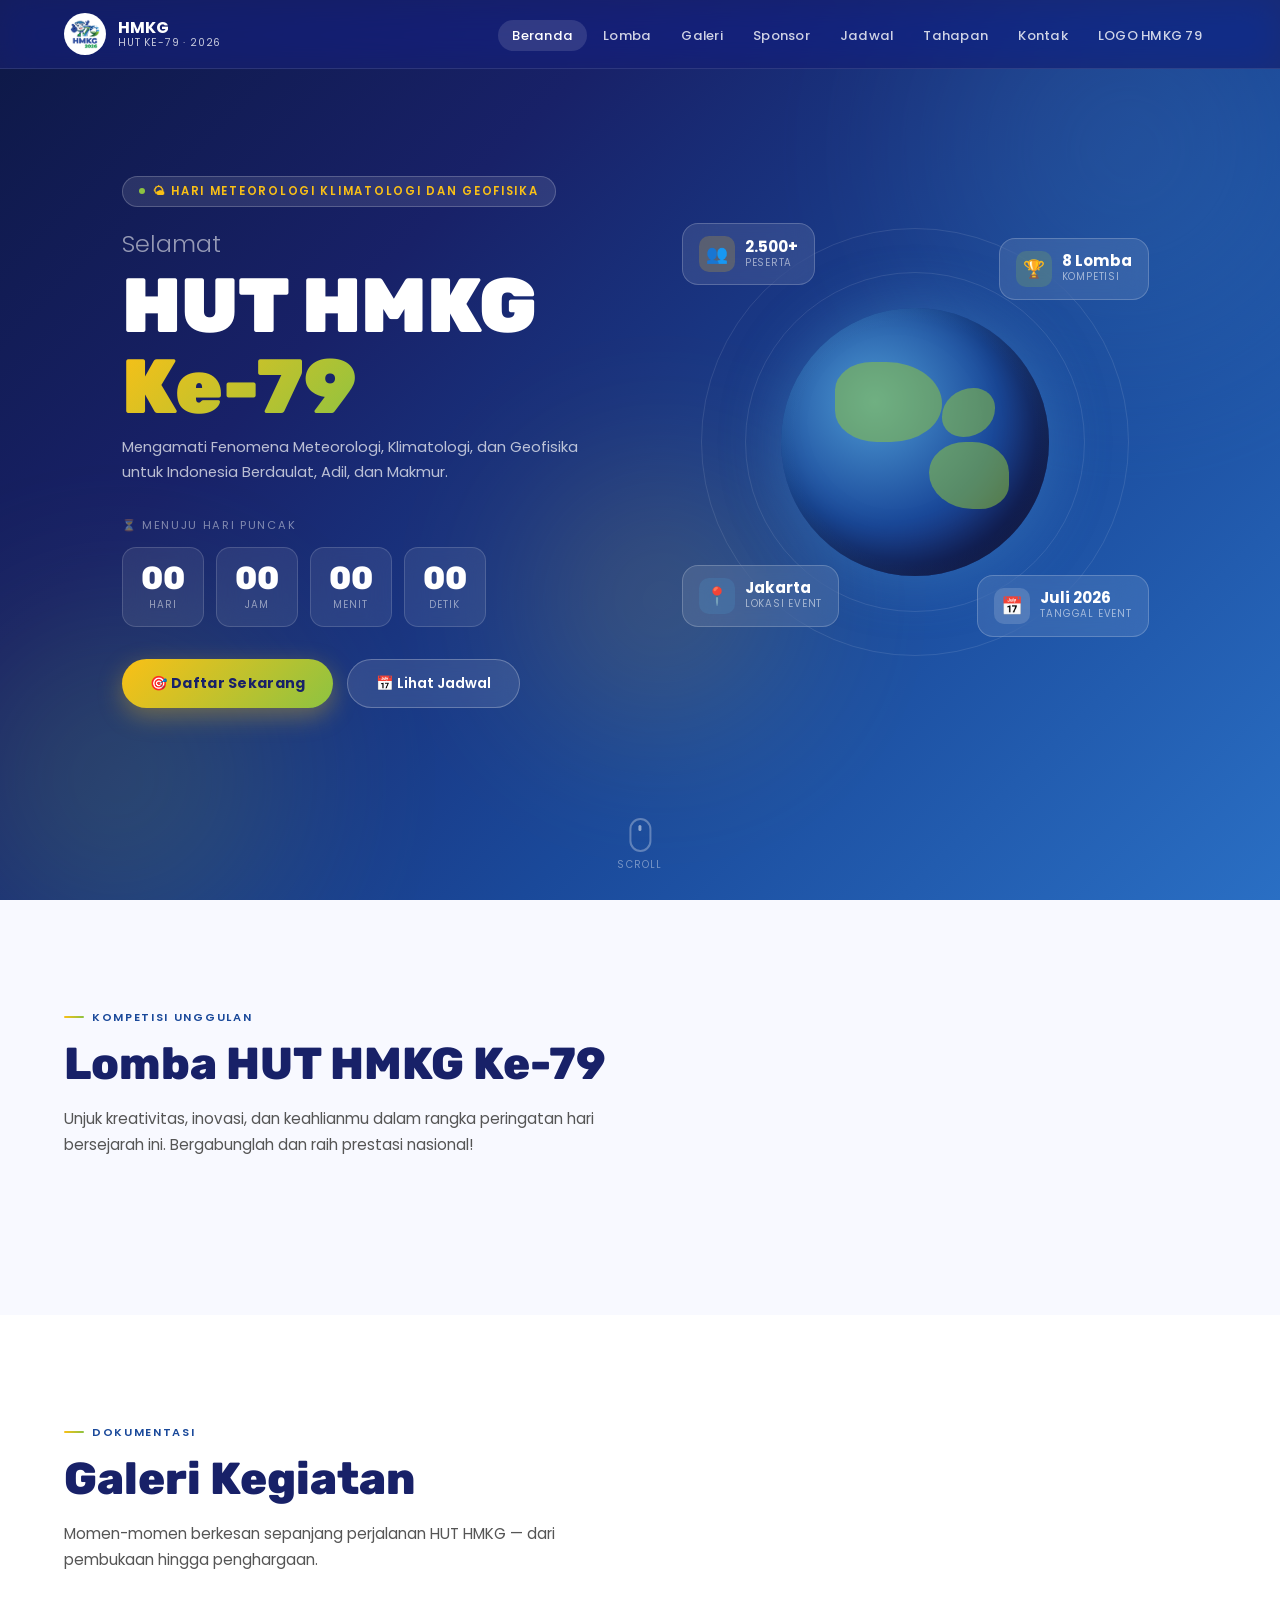
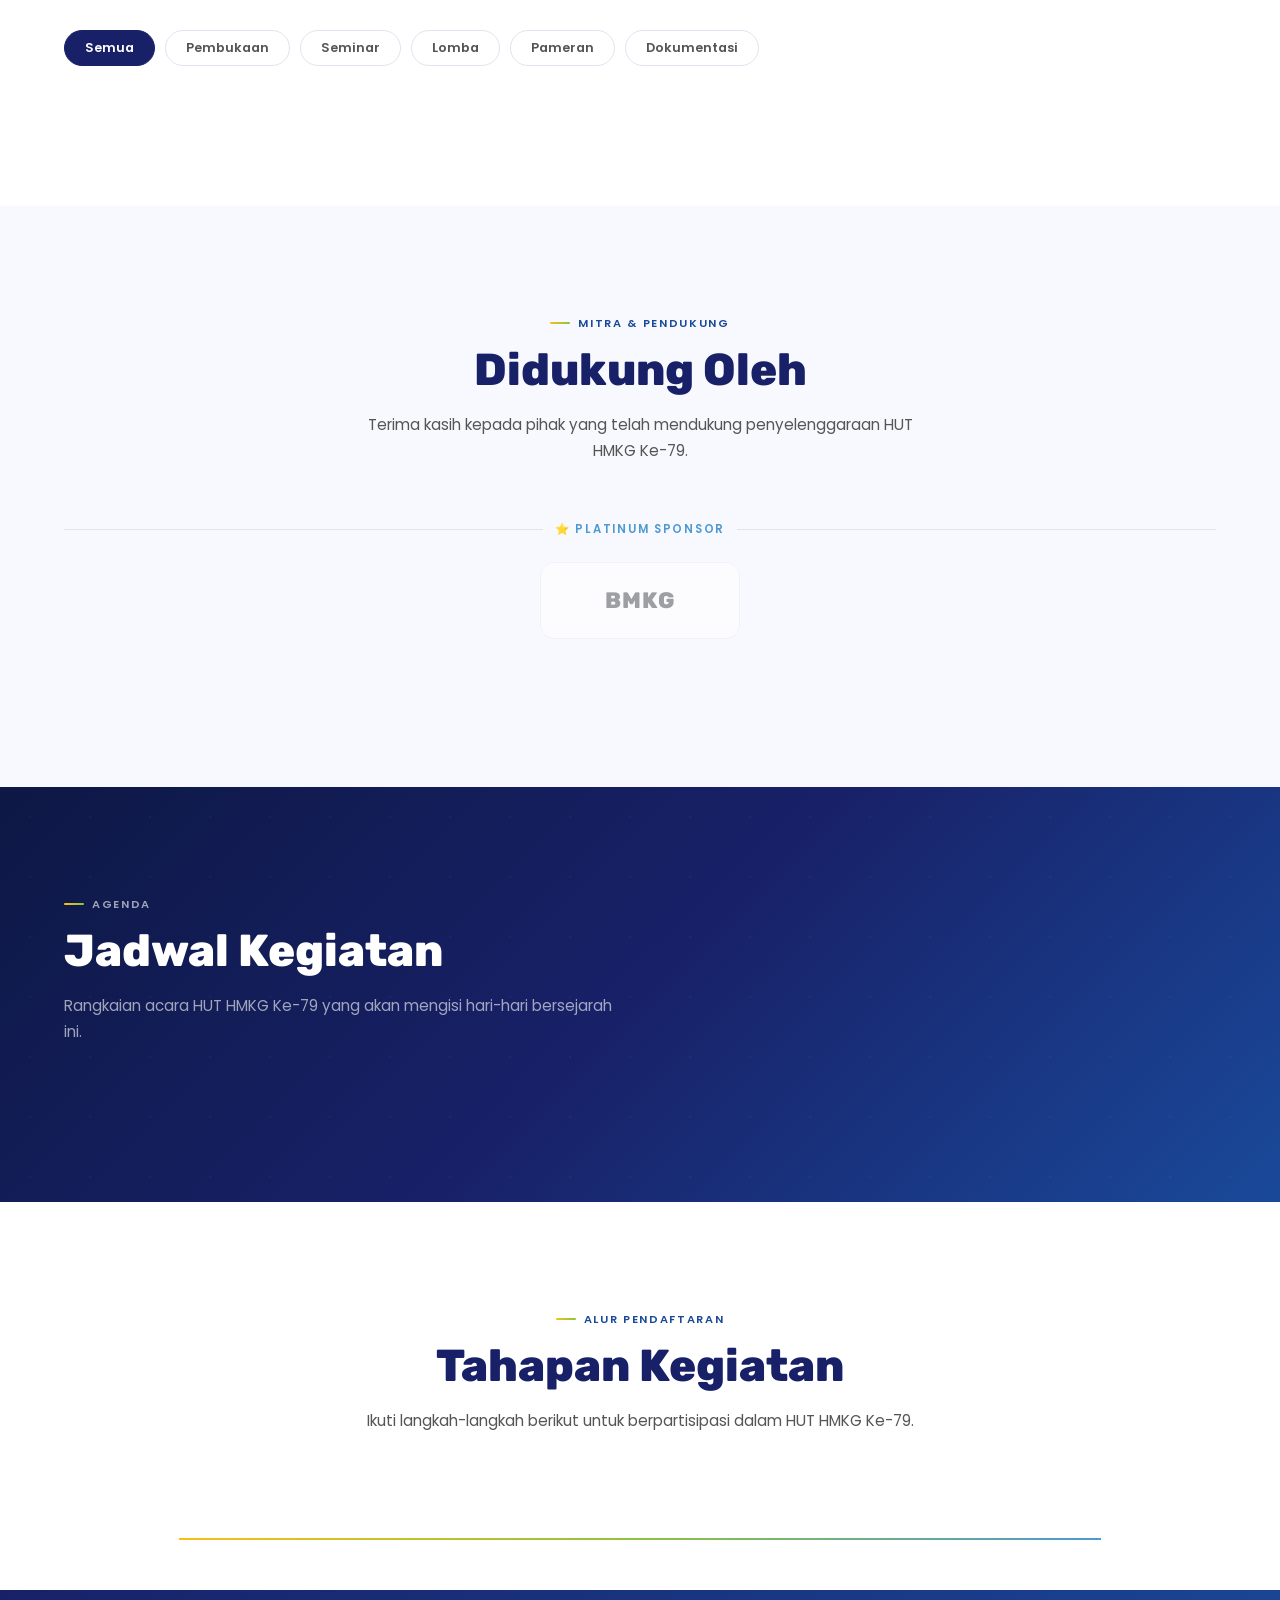
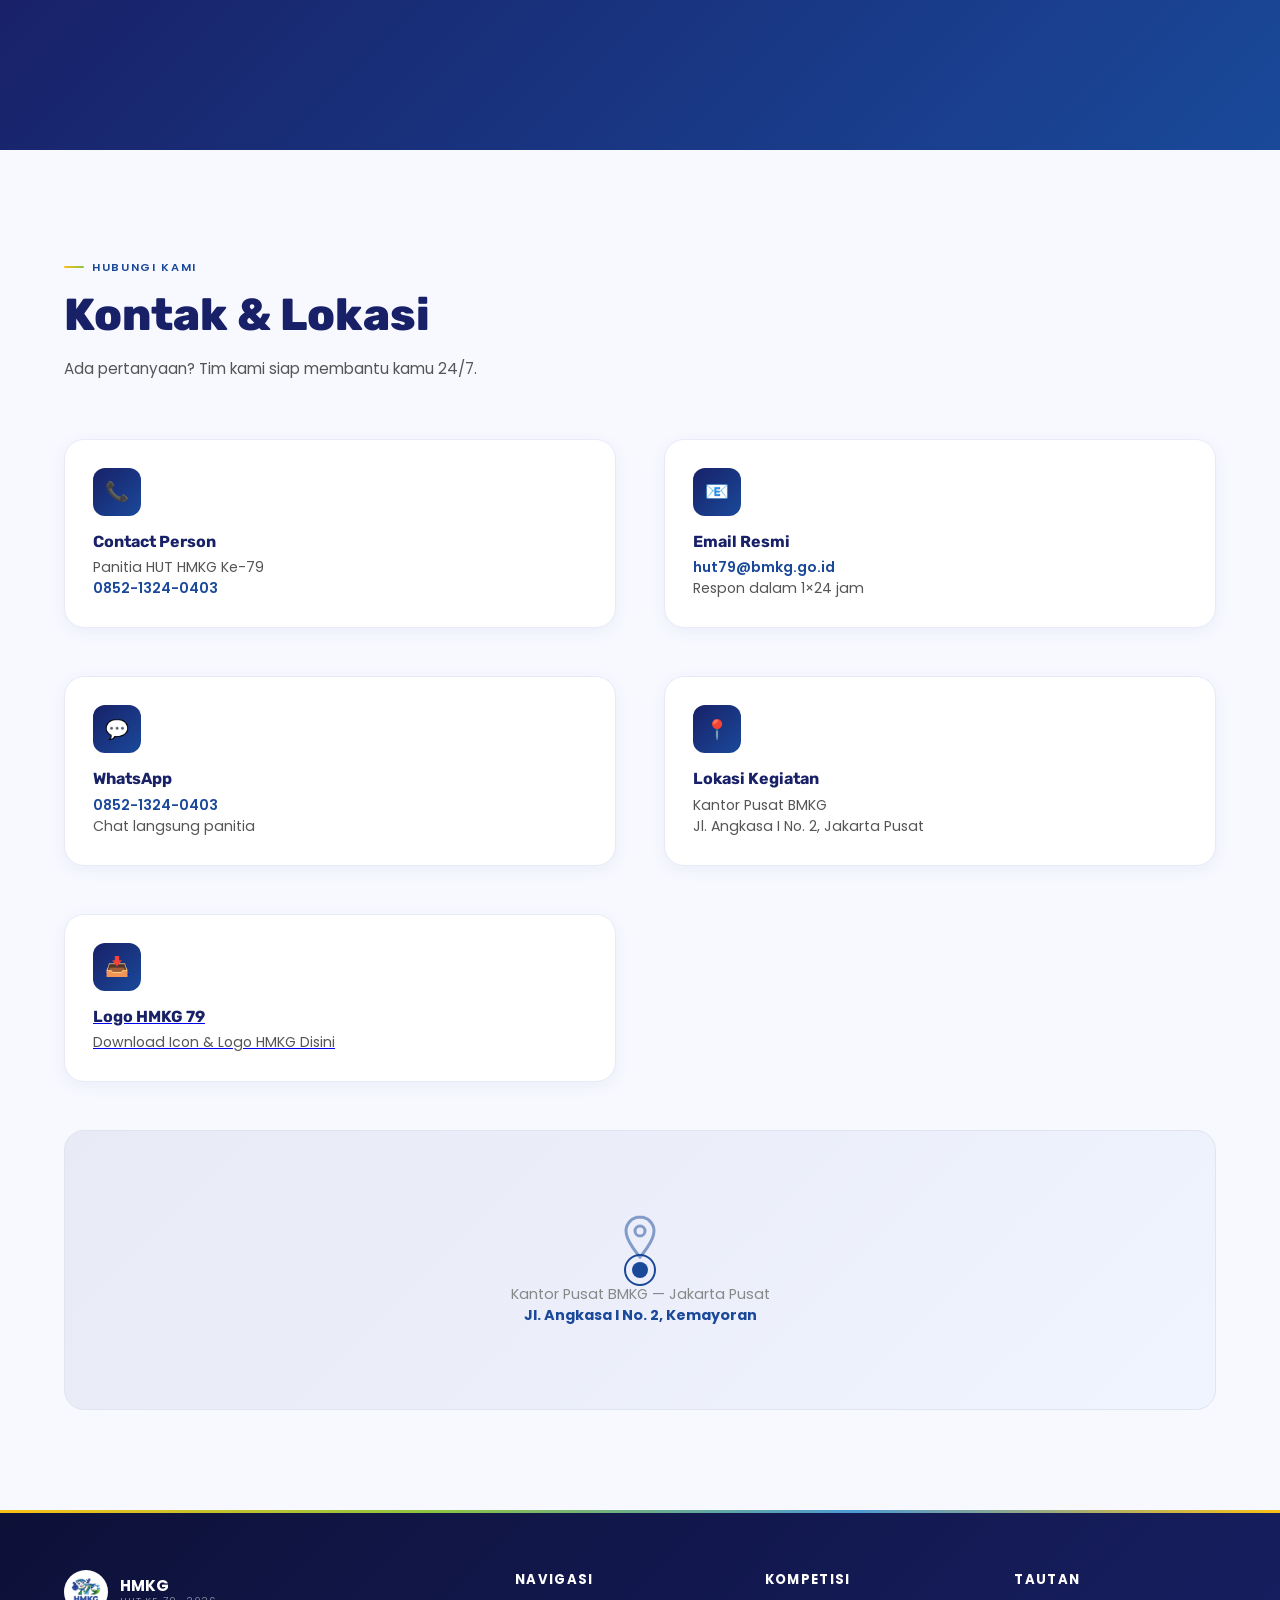
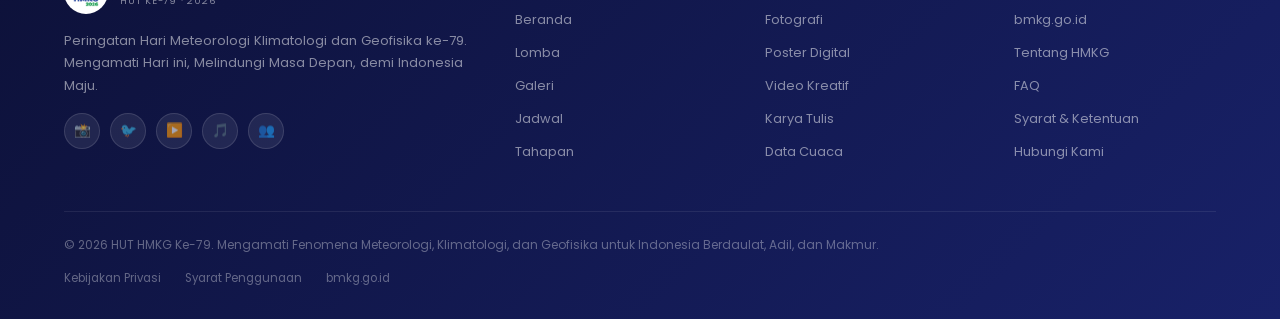
==== commit 874c0d40: "link logo" ====
--- a/index.html
+++ b/index.html
@@ -4,9 +4,9 @@
 <head>
   <meta charset="UTF-8">
   <meta name="viewport" content="width=device-width, initial-scale=1.0">
-  <title>HUT HMKG Ke-79 | Mengamati hari ini, melindungi masa depan, demi Indonesia Berdaulat, Adil, dan Makmur.</title>
+  <title>HUT HMKG Ke-79 | Mengamati Fenomena Meteorologi, Klimatologi, dan Geofisika untuk Indonesia Berdaulat, Adil, dan Makmur.</title>
   <meta name="description"
-    content="Hari Meteorologi Klimatologi dan Geofisika ke-79 - Mengamati hari ini, melindungi masa depan, demi Indonesia Berdaulat, Adil, dan Makmur.">
+    content="Hari Meteorologi Klimatologi dan Geofisika ke-79 - Mengamati Fenomena Meteorologi, Klimatologi, dan Geofisika untuk Indonesia Berdaulat, Adil, dan Makmur.">
   <meta name="author" content="Muhammad Fajarezki R">
   <link rel="preconnect" href="https://fonts.googleapis.com">
   <link
@@ -42,6 +42,7 @@
         <li><a href="#jadwal">Jadwal</a></li>
         <li><a href="#tahapan">Tahapan</a></li>
         <li><a href="#kontak">Kontak</a></li>
+        <li><a href="https://drive.google.com/drive/folders/1PWa3E8wAJtR7q68Lg-PoRkMHLwBZNjDm?usp=sharing" target="_blank">LOGO HMKG 79</a></li>
       </ul>
       <div class="hamburger" id="hamburger" onclick="toggleMenu()">
         <span></span><span></span><span></span>
@@ -90,7 +91,7 @@
           <div class="hero-eyebrow">🌤 Hari Meteorologi Klimatologi dan Geofisika</div>
           <div class="hero-subtitle-big">Selamat</div>
           <h1 class="hero-title">HUT HMKG<br><span class="accent">Ke-79</span></h1>
-          <p class="hero-desc">Mengamati hari ini, melindungi masa depan, demi Indonesia Berdaulat, Adil, dan Makmur.
+          <p class="hero-desc">Mengamati Fenomena Meteorologi, Klimatologi, dan Geofisika untuk Indonesia Berdaulat, Adil, dan Makmur.
           </p>
 
           <div class="countdown-wrap">
@@ -364,7 +365,7 @@
         </div>
       </div>
       <div class="footer-bottom">
-        <p>© 2026 HUT HMKG Ke-79. Mengamati hari ini, melindungi masa depan, demi Indonesia Berdaulat, Adil, dan Makmur.</p>
+        <p>© 2026 HUT HMKG Ke-79. Mengamati Fenomena Meteorologi, Klimatologi, dan Geofisika untuk Indonesia Berdaulat, Adil, dan Makmur.</p>
         <div class="footer-bottom-links">
           <a href="#">Kebijakan Privasi</a>
           <a href="#">Syarat Penggunaan</a>
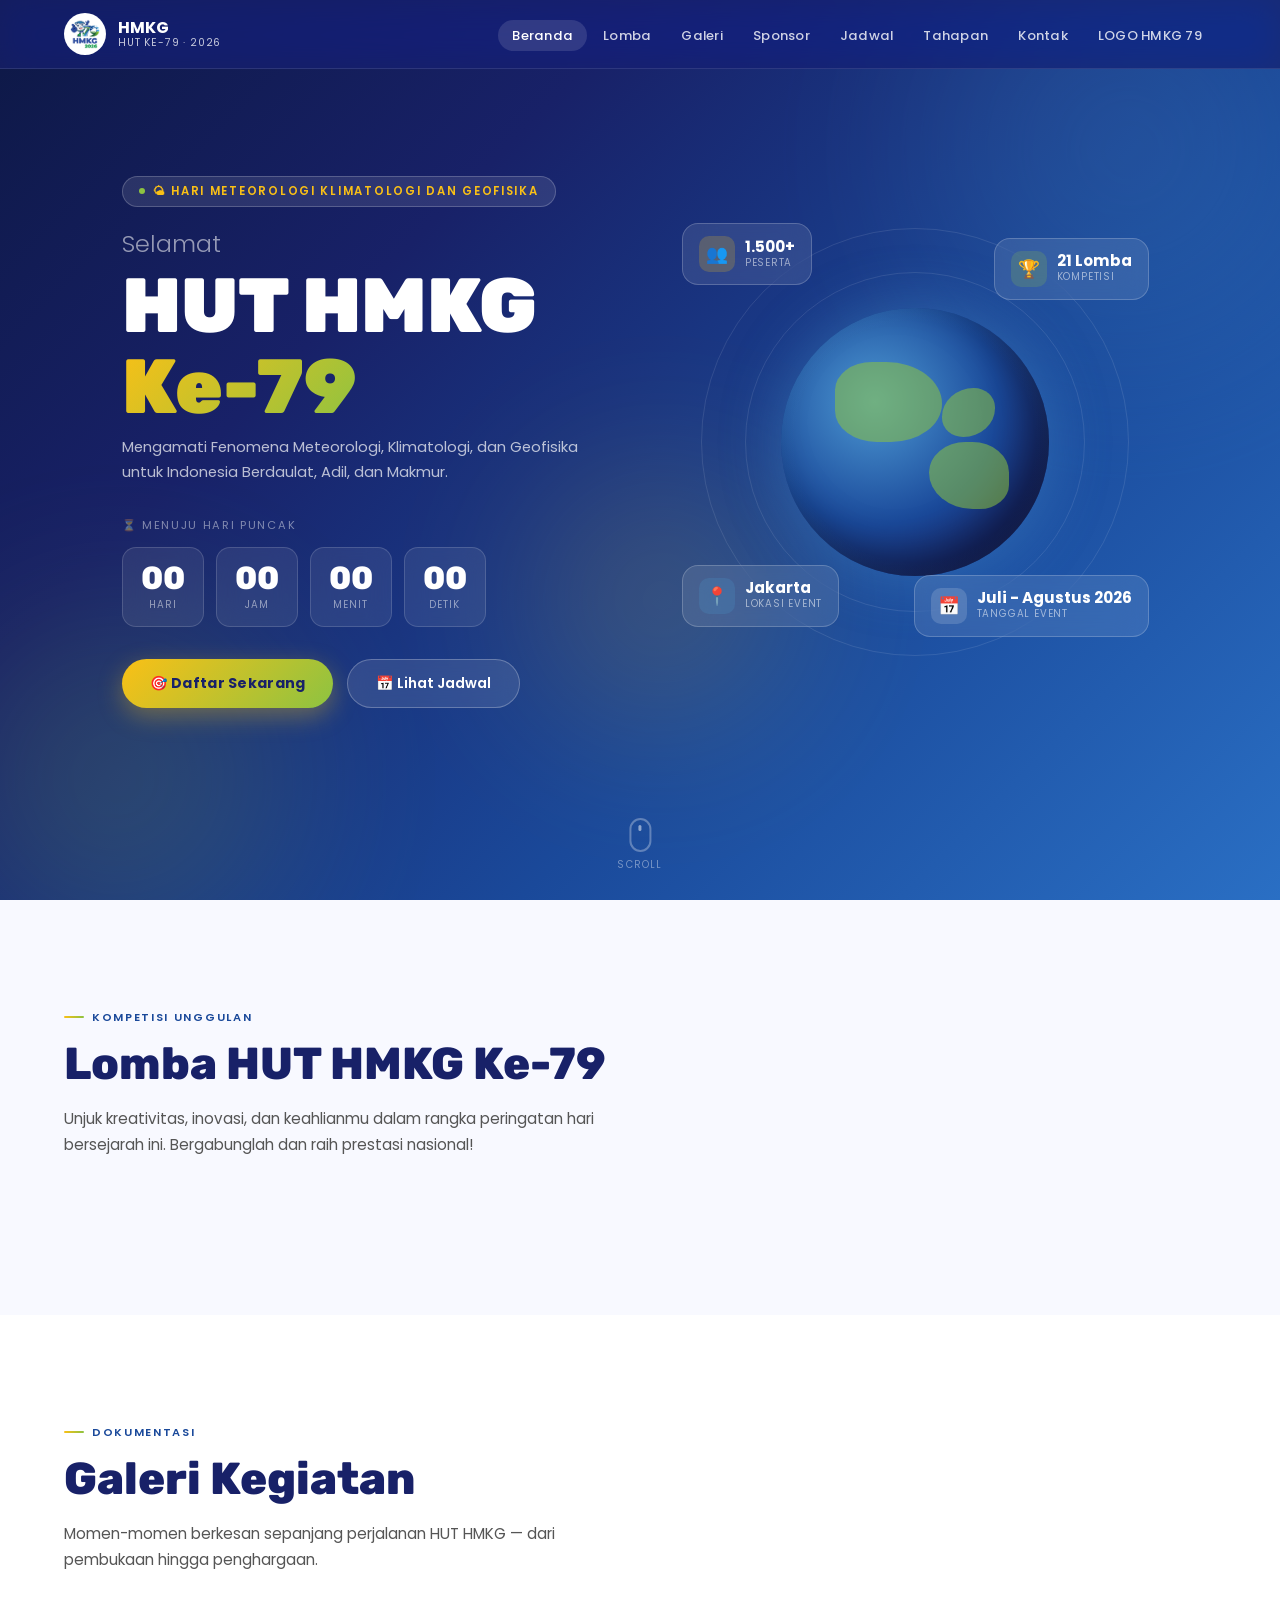
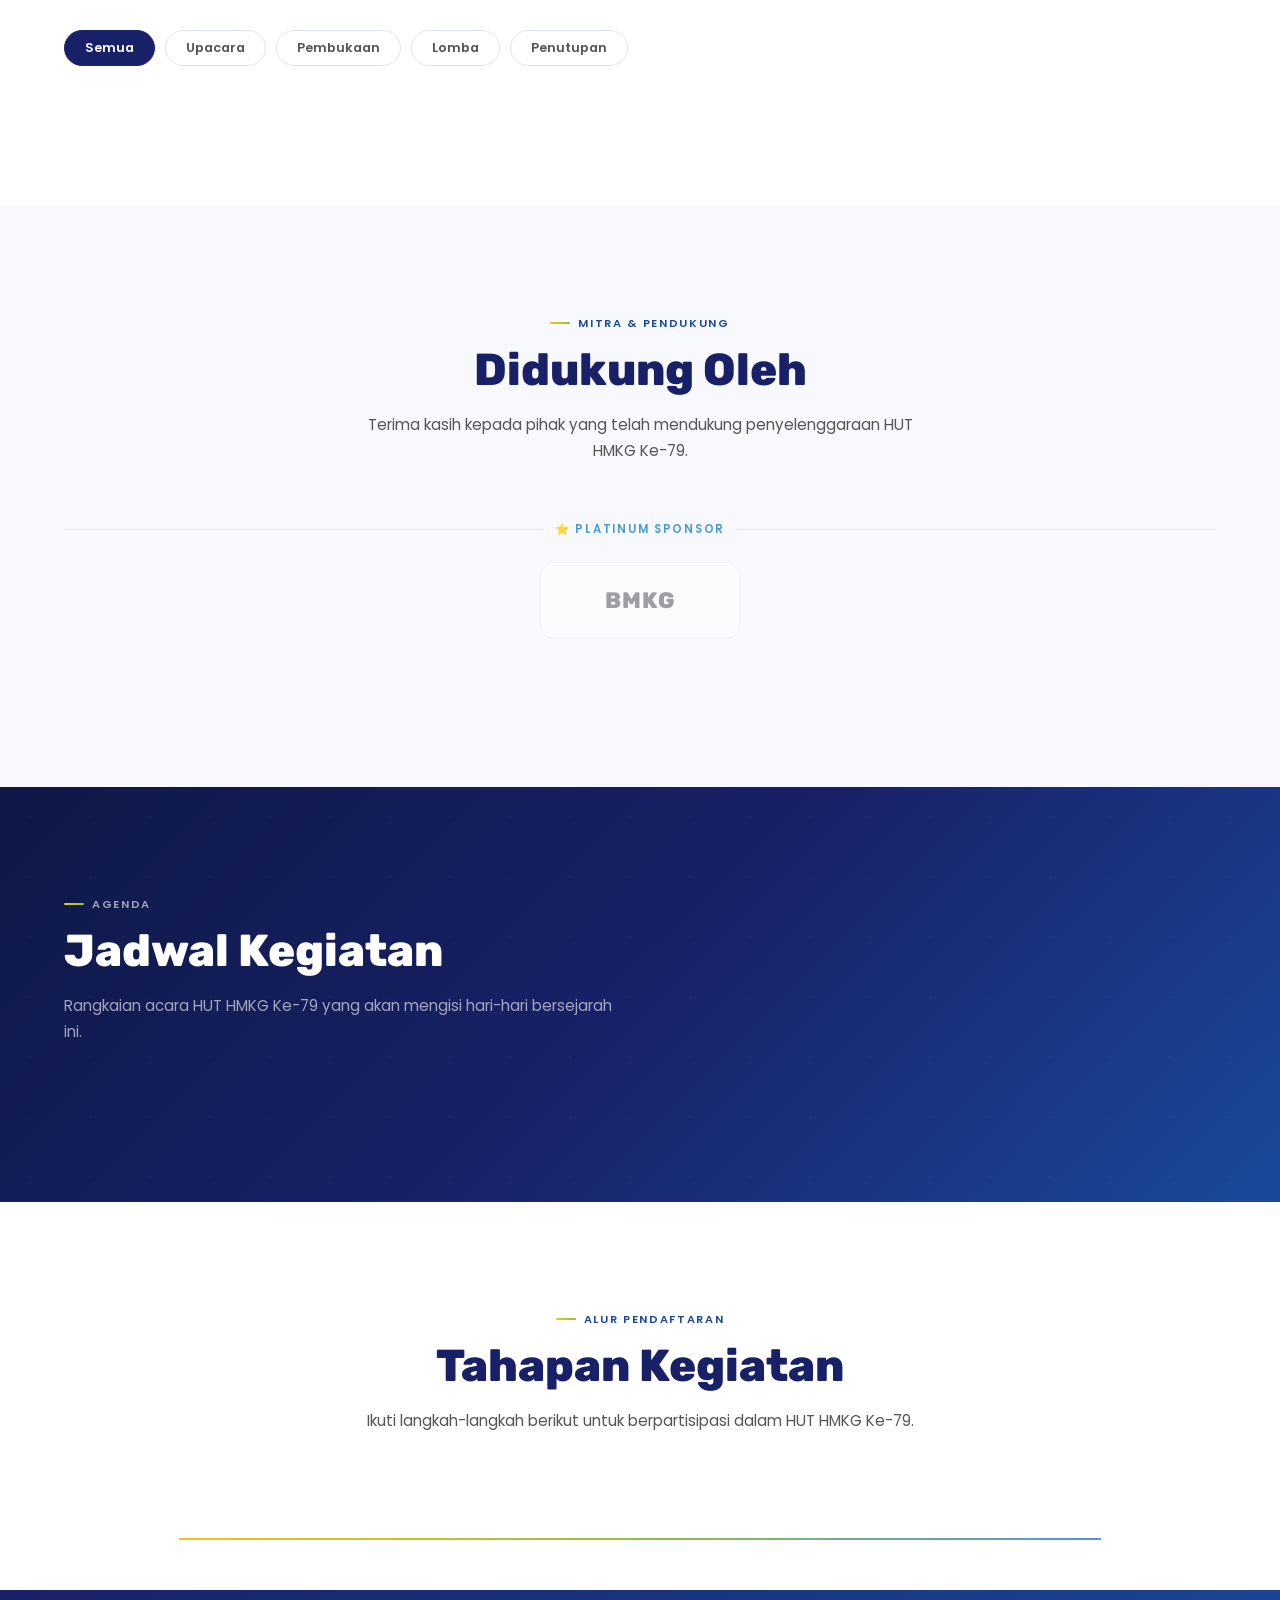
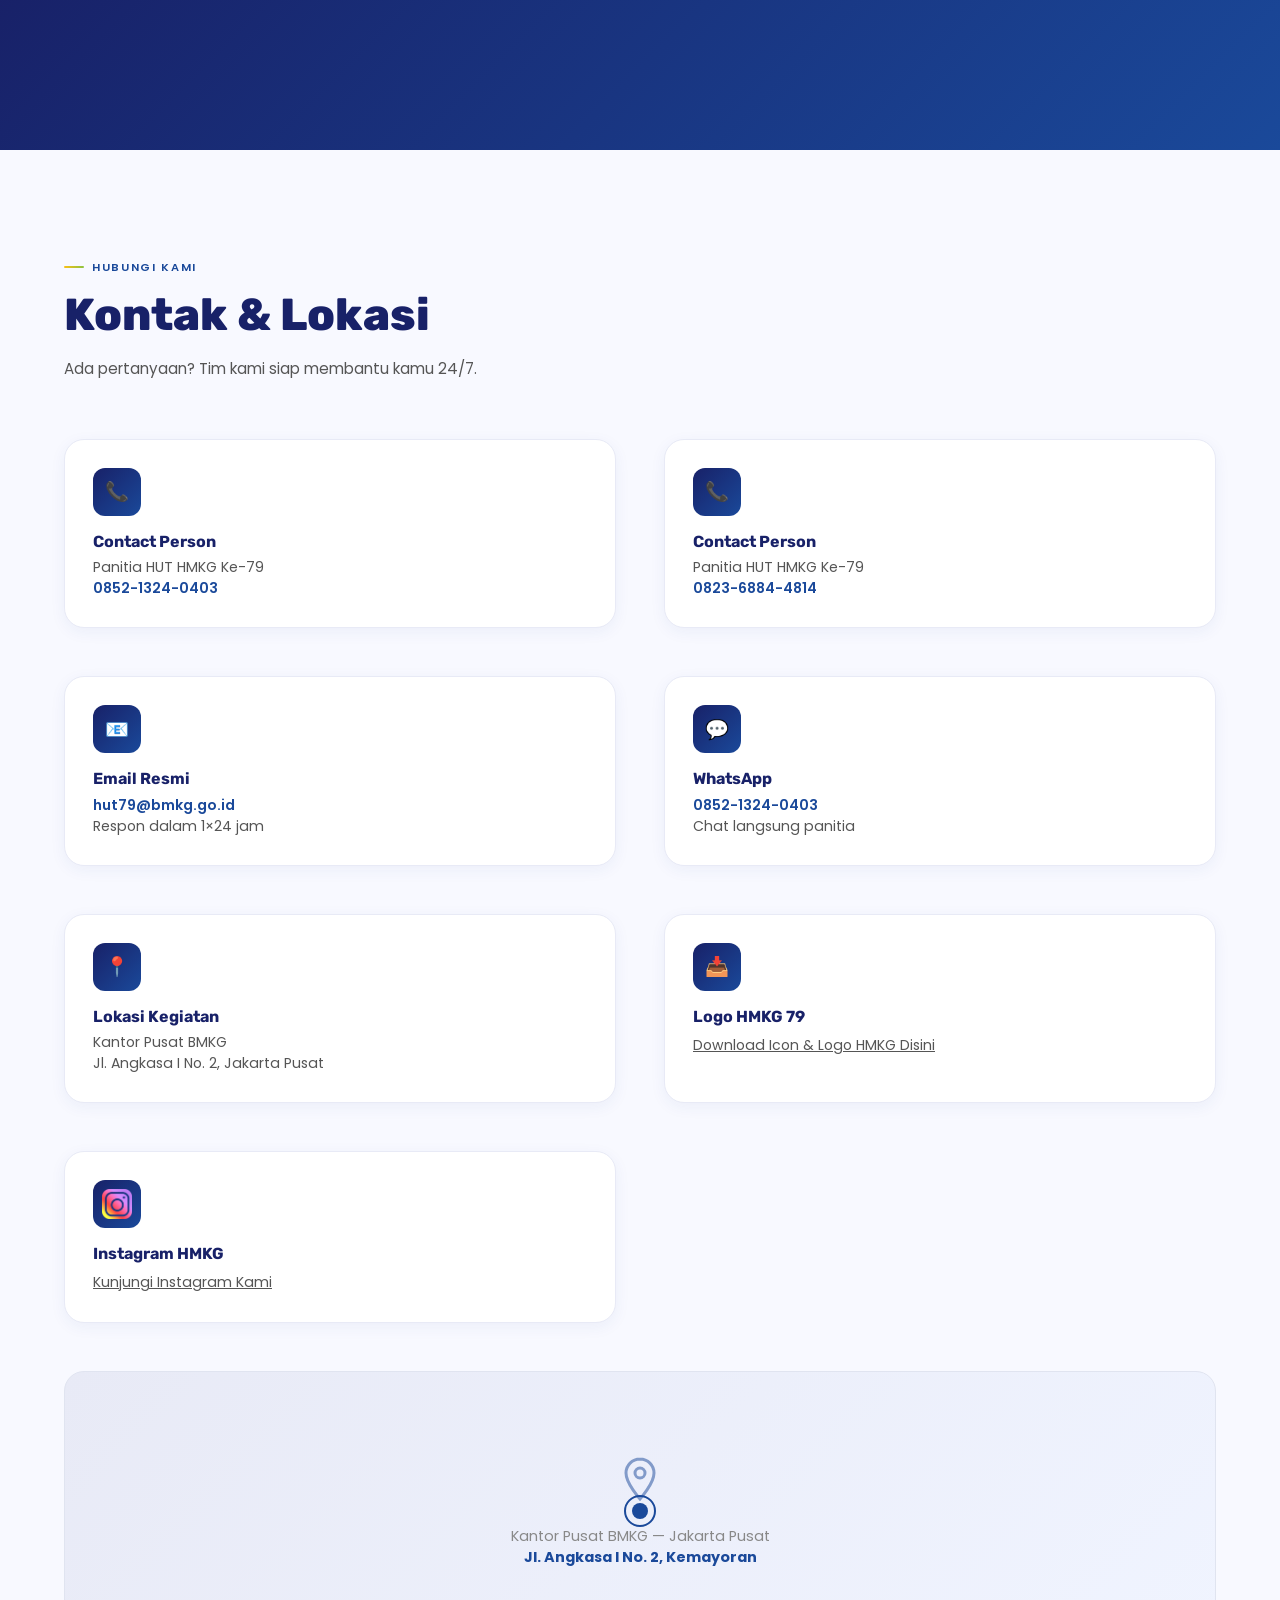
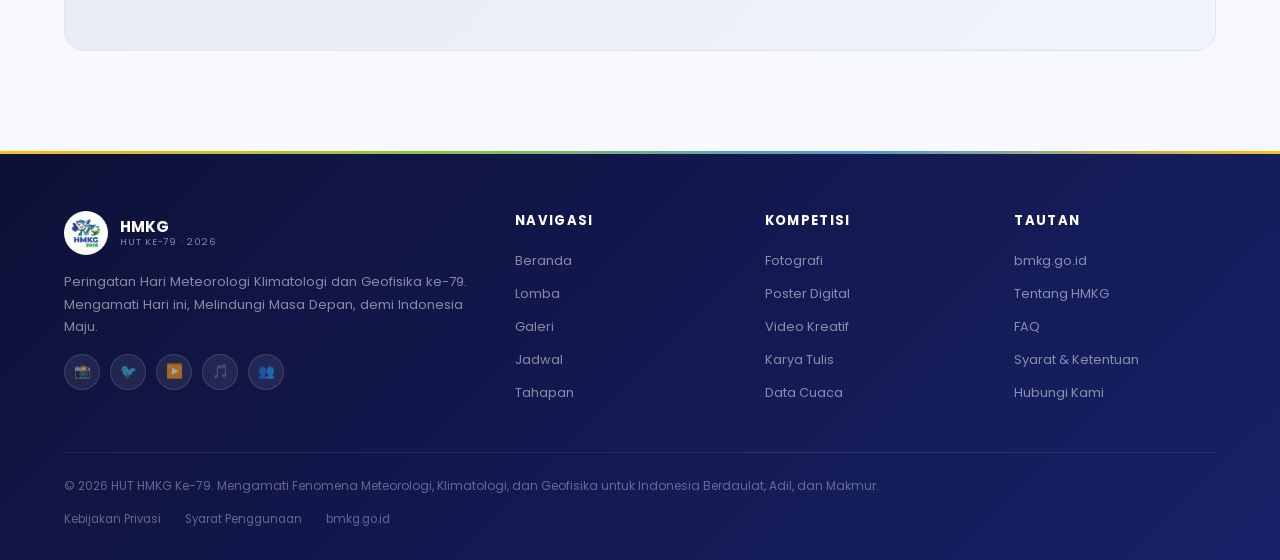
==== commit 456fe7e2: "deploy: efd01bf931ca0f26949013d0ffd18eb4beddd8b9" ====
--- a/index.html
+++ b/index.html
@@ -4,7 +4,8 @@
 <head>
   <meta charset="UTF-8">
   <meta name="viewport" content="width=device-width, initial-scale=1.0">
-  <title>HUT HMKG Ke-79 | Mengamati Fenomena Meteorologi, Klimatologi, dan Geofisika untuk Indonesia Berdaulat, Adil, dan Makmur.</title>
+  <title>HUT HMKG Ke-79 | Mengamati Fenomena Meteorologi, Klimatologi, dan Geofisika untuk Indonesia Berdaulat, Adil,
+    dan Makmur.</title>
   <meta name="description"
     content="Hari Meteorologi Klimatologi dan Geofisika ke-79 - Mengamati Fenomena Meteorologi, Klimatologi, dan Geofisika untuk Indonesia Berdaulat, Adil, dan Makmur.">
   <meta name="author" content="Muhammad Fajarezki R">
@@ -13,7 +14,7 @@
     href="https://fonts.googleapis.com/css2?family=Poppins:wght@300;400;500;600;700;800;900&family=Rubik:wght@300;400;500;600;700;800&display=swap"
     rel="stylesheet">
   <link rel="stylesheet" href="https://cdnjs.cloudflare.com/ajax/libs/aos/2.3.4/aos.css">
-  <link rel="stylesheet" href="assets/css/hmkg.css">
+  <link rel="stylesheet" href="assets/css/hmkg.css?v=efd01bf">
 </head>
 
 <body>
@@ -42,7 +43,8 @@
         <li><a href="#jadwal">Jadwal</a></li>
         <li><a href="#tahapan">Tahapan</a></li>
         <li><a href="#kontak">Kontak</a></li>
-        <li><a href="https://drive.google.com/drive/folders/1PWa3E8wAJtR7q68Lg-PoRkMHLwBZNjDm?usp=sharing" target="_blank">LOGO HMKG 79</a></li>
+        <li><a href="https://drive.google.com/drive/folders/1PWa3E8wAJtR7q68Lg-PoRkMHLwBZNjDm?usp=sharing"
+            target="_blank">LOGO HMKG 79</a></li>
       </ul>
       <div class="hamburger" id="hamburger" onclick="toggleMenu()">
         <span></span><span></span><span></span>
@@ -56,7 +58,10 @@
     <a href="#sponsor" onclick="closeMenu()">Sponsor</a>
     <a href="#jadwal" onclick="closeMenu()">Jadwal</a>
     <a href="#tahapan" onclick="closeMenu()">Tahapan</a>
-    <a href="#kontak" onclick="closeMenu()">Kontak</a>
+    <a href="" onclick="closeMenu()">Kontak</a>
+    <a href="https://drive.google.com/drive/folders/1PWa3E8wAJtR7q68Lg-PoRkMHLwBZNjDm?usp=sharing" target="_blank"
+      onclick="closeMenu()">LOGO HMKG 79</a>
+
   </div>
 
   <!-- HERO -->
@@ -91,7 +96,8 @@
           <div class="hero-eyebrow">🌤 Hari Meteorologi Klimatologi dan Geofisika</div>
           <div class="hero-subtitle-big">Selamat</div>
           <h1 class="hero-title">HUT HMKG<br><span class="accent">Ke-79</span></h1>
-          <p class="hero-desc">Mengamati Fenomena Meteorologi, Klimatologi, dan Geofisika untuk Indonesia Berdaulat, Adil, dan Makmur.
+          <p class="hero-desc">Mengamati Fenomena Meteorologi, Klimatologi, dan Geofisika untuk Indonesia Berdaulat,
+            Adil, dan Makmur.
           </p>
 
           <div class="countdown-wrap">
@@ -125,11 +131,11 @@
             <!-- Floating cards around earth -->
             <div class="float-card card-tl">
               <div class="fc-icon yellow">👥</div>
-              <div class="fc-info"><span class="fc-val">2.500+</span><span class="fc-lab">Peserta</span></div>
+              <div class="fc-info"><span class="fc-val">1.500+</span><span class="fc-lab">Peserta</span></div>
             </div>
             <div class="float-card card-tr">
               <div class="fc-icon green">🏆</div>
-              <div class="fc-info"><span class="fc-val">8 Lomba</span><span class="fc-lab">Kompetisi</span></div>
+              <div class="fc-info"><span class="fc-val">21 Lomba</span><span class="fc-lab">Kompetisi</span></div>
             </div>
             <div class="float-card card-bl">
               <div class="fc-icon sky">📍</div>
@@ -137,7 +143,8 @@
             </div>
             <div class="float-card card-br">
               <div class="fc-icon white">📅</div>
-              <div class="fc-info"><span class="fc-val">Juli 2026</span><span class="fc-lab">Tanggal Event</span></div>
+              <div class="fc-info"><span class="fc-val">Juli - Agustus 2026</span><span class="fc-lab">Tanggal
+                  Event</span></div>
             </div>
           </div>
         </div>
@@ -194,11 +201,10 @@
       </div>
       <div class="gallery-filters" data-aos="fade-up">
         <button class="gf-btn active" onclick="filterGallery('semua')">Semua</button>
+        <button class="gf-btn" onclick="filterGallery('upacara')">Upacara</button>
         <button class="gf-btn" onclick="filterGallery('pembukaan')">Pembukaan</button>
-        <button class="gf-btn" onclick="filterGallery('seminar')">Seminar</button>
         <button class="gf-btn" onclick="filterGallery('lomba')">Lomba</button>
-        <button class="gf-btn" onclick="filterGallery('pameran')">Pameran</button>
-        <button class="gf-btn" onclick="filterGallery('dokumentasi')">Dokumentasi</button>
+        <button class="gf-btn" onclick="filterGallery('penutupan')">Penutupan</button>
       </div>
       <div class="gallery-grid" id="galleryGrid"></div>
     </div>
@@ -270,6 +276,12 @@
           <div class="cc-title">Contact Person</div>
           <div class="cc-val">Panitia HUT HMKG Ke-79<br><a href="tel:+6285213240403">0852-1324-0403</a></div>
         </div>
+        <div class="contact-card" data-aos="fade-up">
+          <div class="cc-icon">📞</div>
+          <div class="cc-title">Contact Person</div>
+          <div class="cc-val">Panitia HUT HMKG Ke-79<br><a href="tel:+6282368844814">0823-6884-4814</a></div>
+        </div>
+
         <div class="contact-card" data-aos="fade-up" data-aos-delay="100">
           <div class="cc-icon">📧</div>
           <div class="cc-title">Email Resmi</div>
@@ -285,12 +297,20 @@
           <div class="cc-title">Lokasi Kegiatan</div>
           <div class="cc-val">Kantor Pusat BMKG<br>Jl. Angkasa I No. 2, Jakarta Pusat</div>
         </div>
-        <a href="https://drive.google.com/drive/folders/1PWa3E8wAJtR7q68Lg-PoRkMHLwBZNjDm?usp=sharing"
+        <div
           class="contact-card" data-aos="fade-up" data-aos-delay="300">
           <div class="cc-icon">📥</div>
           <div class="cc-title"><b>Logo HMKG 79</b></div>
-          <div class="cc-val">Download Icon & Logo HMKG Disini</div>
-        </a>
+          <a href="https://drive.google.com/drive/folders/1PWa3E8wAJtR7q68Lg-PoRkMHLwBZNjDm?usp=sharing" class="cc-val">Download Icon & Logo HMKG Disini</a>
+      </div>
+        <div class="contact-card"
+          data-aos="fade-up" data-aos-delay="300" target="_blank" rel="noopener noreferrer">
+          <div class="cc-icon">
+            <img src="assets/icon/instagram.png" alt="Instagram" width="30px" height="30px">
+          </div>
+          <div class="cc-title"><b>Instagram HMKG</b></div>
+          <a href="https://www.instagram.com/hmkg.2026?utm_source=qr&igsh=aGIyMmp5cGl3OW14" class="cc-val">Kunjungi Instagram Kami</a>
+        </div>
         <div class="map-placeholder" data-aos="fade-up">
           <div class="map-dot"></div>
           <div class="map-inner">
@@ -365,7 +385,8 @@
         </div>
       </div>
       <div class="footer-bottom">
-        <p>© 2026 HUT HMKG Ke-79. Mengamati Fenomena Meteorologi, Klimatologi, dan Geofisika untuk Indonesia Berdaulat, Adil, dan Makmur.</p>
+        <p>© 2026 HUT HMKG Ke-79. Mengamati Fenomena Meteorologi, Klimatologi, dan Geofisika untuk Indonesia Berdaulat,
+          Adil, dan Makmur.</p>
         <div class="footer-bottom-links">
           <a href="#">Kebijakan Privasi</a>
           <a href="#">Syarat Penggunaan</a>
@@ -407,7 +428,7 @@
   </div>
 
   <script src="https://cdnjs.cloudflare.com/ajax/libs/aos/2.3.4/aos.js"></script>
-  <script src="assets/js/hmkg.js"></script>
+  <script src="assets/js/hmkg.js?v=efd01bf"></script>
 </body>
 
 </html>
